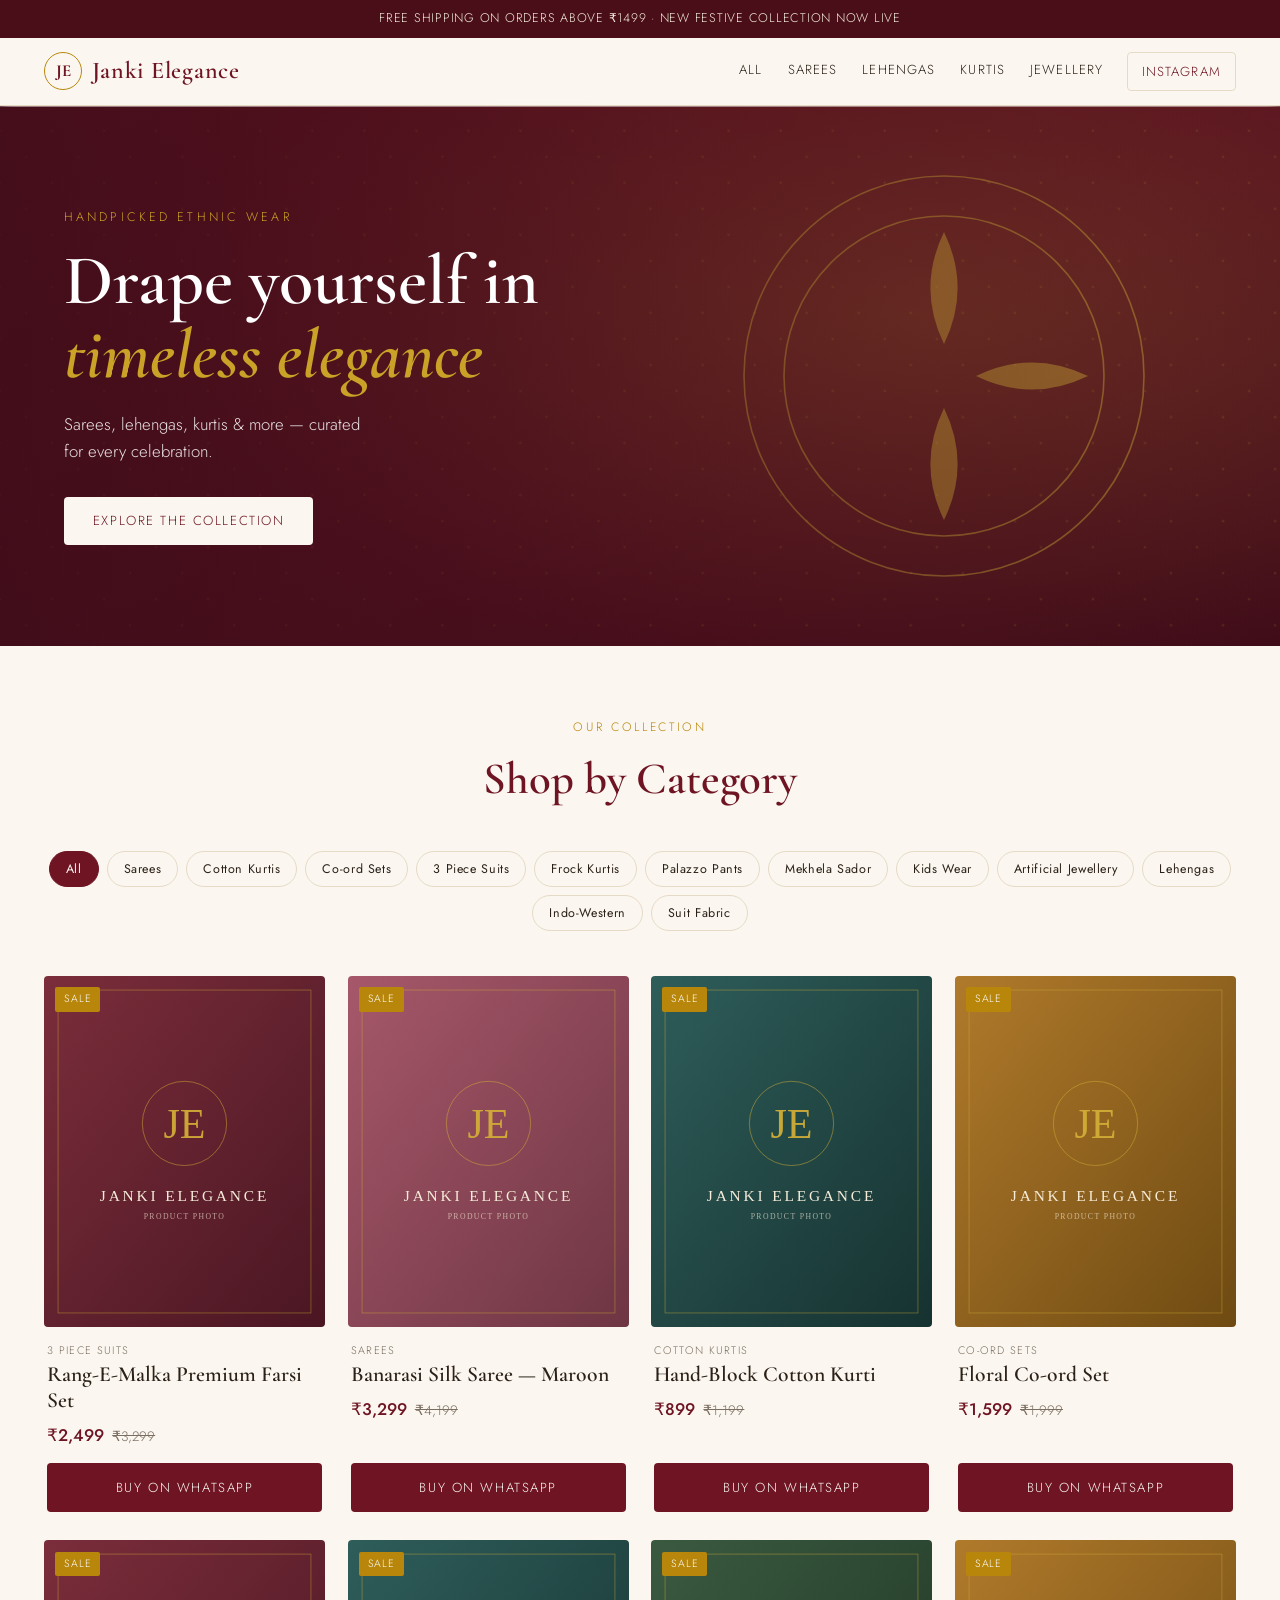
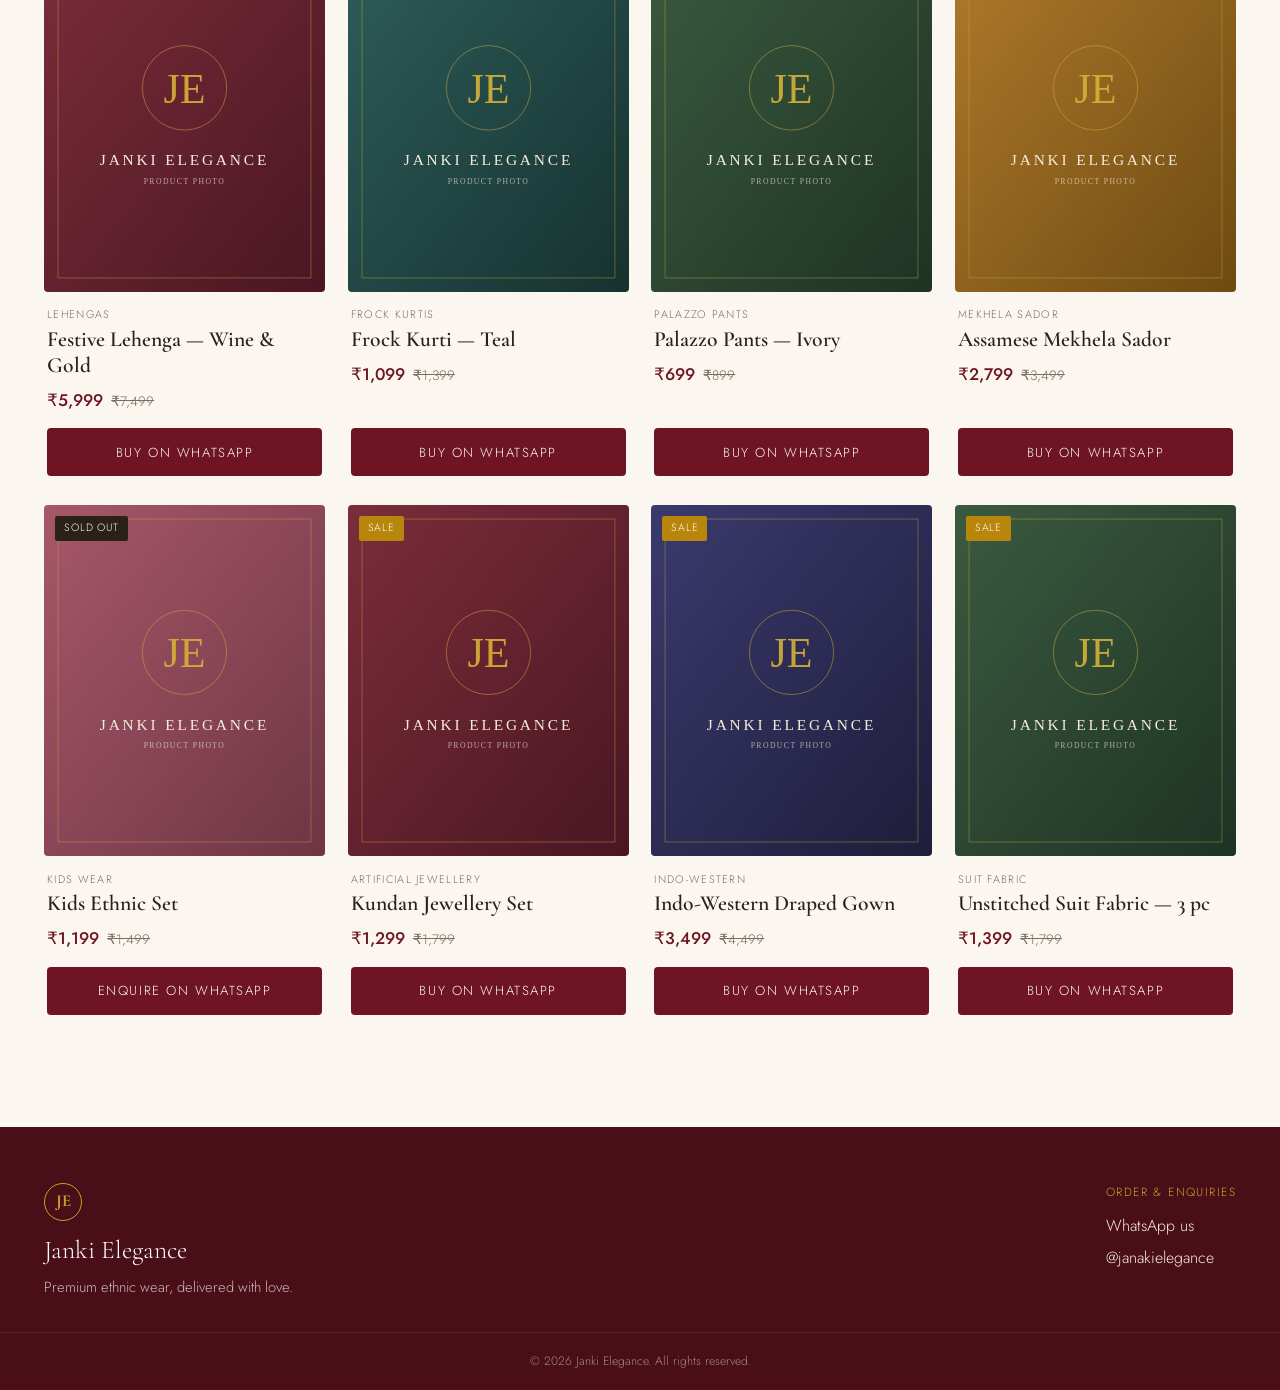
==== index.html @ ada62aef "Add base storefront design prototype for Janki Elegance" ====
<!DOCTYPE html>
<html lang="en">
<head>
  <meta charset="UTF-8" />
  <meta name="viewport" content="width=device-width, initial-scale=1.0" />
  <title>Janki Elegance — Premium Ethnic Wear</title>
  <meta name="description" content="Janki Elegance — sarees, kurtis, lehengas, suits and more. Browse our collection and order on WhatsApp or Instagram." />
  <link rel="preconnect" href="https://fonts.googleapis.com" />
  <link rel="preconnect" href="https://fonts.gstatic.com" crossorigin />
  <link href="https://fonts.googleapis.com/css2?family=Cormorant+Garamond:wght@400;500;600;700&family=Jost:wght@300;400;500;600&display=swap" rel="stylesheet" />
  <link rel="stylesheet" href="/css/styles.css" />
</head>
<body>
  <div class="announce">Free shipping on orders above ₹1499 · New festive collection now live</div>

  <header class="site-header">
    <div class="header-inner">
      <button class="nav-toggle" id="navToggle" aria-label="Toggle menu" aria-expanded="false">☰</button>
      <a class="brand" href="/">
        <span class="brand-mark">JE</span>
        <span class="brand-name">Janki Elegance</span>
      </a>
      <nav class="main-nav" id="mainNav" aria-label="Categories">
        <a href="#catalog" data-cat="all">All</a>
        <a href="#catalog" data-cat="Sarees">Sarees</a>
        <a href="#catalog" data-cat="Lehengas">Lehengas</a>
        <a href="#catalog" data-cat="Cotton Kurtis">Kurtis</a>
        <a href="#catalog" data-cat="Artificial Jewellery">Jewellery</a>
      </nav>
      <a class="ig-link" href="https://instagram.com/janakielegance" target="_blank" rel="noopener" aria-label="Instagram">Instagram</a>
    </div>
  </header>

  <main>
    <section class="hero" aria-label="Welcome">
      <div class="hero-bg" role="img" aria-label="Janki Elegance banner"></div>
      <div class="hero-content">
        <p class="hero-eyebrow">Handpicked Ethnic Wear</p>
        <h1 class="hero-title">Drape yourself in<br /><em>timeless elegance</em></h1>
        <p class="hero-sub">Sarees, lehengas, kurtis & more — curated for every celebration.</p>
        <a class="btn btn-light" href="#catalog">Explore the Collection</a>
      </div>
    </section>

    <section class="catalog-section" id="catalog">
      <div class="section-head">
        <p class="section-eyebrow">Our Collection</p>
        <h2 class="section-title">Shop by Category</h2>
      </div>

      <div class="filter-bar" id="filterBar" role="tablist" aria-label="Filter by category">
        <!-- category chips injected by JS -->
      </div>

      <div class="product-grid" id="productGrid" aria-live="polite">
        <!-- products injected by JS -->
      </div>
      <p class="empty-state" id="emptyState" hidden>No items in this category yet — check back soon.</p>
    </section>
  </main>

  <footer class="site-footer">
    <div class="footer-inner">
      <div>
        <span class="brand-mark">JE</span>
        <p class="footer-name">Janki Elegance</p>
        <p class="footer-tag">Premium ethnic wear, delivered with love.</p>
      </div>
      <div class="footer-contact">
        <p>Order & enquiries</p>
        <a id="footerWhatsapp" href="#" target="_blank" rel="noopener">WhatsApp us</a>
        <a href="https://instagram.com/janakielegance" target="_blank" rel="noopener">@janakielegance</a>
      </div>
    </div>
    <p class="copyright">© <span id="year"></span> Janki Elegance. All rights reserved.</p>
  </footer>

  <!-- Netlify Identity widget: handles owner login invitations for the /admin panel -->
  <script src="https://identity.netlify.com/v1/netlify-identity-widget.js"></script>
  <script src="/js/app.js"></script>
</body>
</html>
---- css/styles.css ----
:root {
  --ivory: #FBF7F0;
  --ivory-2: #F4ECDD;
  --wine: #6E1423;
  --wine-deep: #4A0E18;
  --gold: #B8860B;
  --gold-soft: #C9A227;
  --espresso: #2B2118;
  --muted: #7A6E60;
  --line: #E5DAC6;
  --radius: 4px;
  --maxw: 1240px;
  --shadow: 0 10px 30px rgba(43, 33, 24, 0.08);
}

* { box-sizing: border-box; }

html { scroll-behavior: smooth; }

body {
  margin: 0;
  background: var(--ivory);
  color: var(--espresso);
  font-family: "Jost", -apple-system, sans-serif;
  font-weight: 300;
  line-height: 1.6;
  -webkit-font-smoothing: antialiased;
}

h1, h2, h3 { font-family: "Cormorant Garamond", Georgia, serif; font-weight: 600; margin: 0; }
a { color: inherit; text-decoration: none; }
em { font-style: italic; }

/* Announcement */
.announce {
  background: var(--wine-deep);
  color: var(--ivory-2);
  text-align: center;
  font-size: 0.78rem;
  letter-spacing: 0.06em;
  padding: 0.55rem 1rem;
  text-transform: uppercase;
}

/* Header */
.site-header {
  position: sticky;
  top: 0;
  z-index: 50;
  background: rgba(251, 247, 240, 0.92);
  backdrop-filter: blur(8px);
  border-bottom: 1px solid var(--line);
}
.header-inner {
  max-width: var(--maxw);
  margin: 0 auto;
  display: flex;
  align-items: center;
  gap: 1.5rem;
  padding: 0.9rem 1.5rem;
}
.brand { display: flex; align-items: center; gap: 0.6rem; margin-right: auto; }
.brand-mark {
  display: inline-grid;
  place-items: center;
  width: 38px; height: 38px;
  border: 1.5px solid var(--gold);
  color: var(--wine);
  border-radius: 50%;
  font-family: "Cormorant Garamond", serif;
  font-weight: 700;
  font-size: 1.05rem;
}
.brand-name {
  font-family: "Cormorant Garamond", serif;
  font-size: 1.5rem;
  font-weight: 600;
  letter-spacing: 0.03em;
  color: var(--wine);
}
.main-nav { display: flex; gap: 1.6rem; }
.main-nav a {
  font-size: 0.82rem;
  letter-spacing: 0.08em;
  text-transform: uppercase;
  color: var(--espresso);
  padding-bottom: 2px;
  border-bottom: 1px solid transparent;
  transition: border-color 0.2s, color 0.2s;
}
.main-nav a:hover { color: var(--wine); border-color: var(--gold); }
.ig-link {
  font-size: 0.82rem;
  letter-spacing: 0.08em;
  text-transform: uppercase;
  color: var(--wine);
  border: 1px solid var(--line);
  padding: 0.5rem 0.9rem;
  border-radius: var(--radius);
  transition: background 0.2s, border-color 0.2s;
}
.ig-link:hover { background: var(--ivory-2); border-color: var(--gold); }
.nav-toggle { display: none; background: none; border: none; font-size: 1.4rem; cursor: pointer; color: var(--wine); }

/* Hero */
.hero {
  position: relative;
  min-height: 540px;
  display: grid;
  align-items: center;
  overflow: hidden;
}
.hero-bg {
  position: absolute; inset: 0;
  background: url("/images/hero.svg") center/cover no-repeat, var(--wine);
}
.hero-bg::after { content: ""; position: absolute; inset: 0; background: linear-gradient(90deg, rgba(58,12,24,0.78) 0%, rgba(58,12,24,0.35) 55%, rgba(58,12,24,0.1) 100%); }
.hero-content {
  position: relative;
  max-width: var(--maxw);
  margin: 0 auto;
  padding: 4rem 1.5rem;
  width: 100%;
  color: var(--ivory);
  max-width: min(var(--maxw), 100%);
}
.hero-content { padding-left: max(1.5rem, calc((100vw - var(--maxw)) / 2 + 1.5rem)); }
.hero-eyebrow {
  text-transform: uppercase;
  letter-spacing: 0.25em;
  font-size: 0.78rem;
  color: var(--gold-soft);
  margin: 0 0 1rem;
}
.hero-title { font-size: clamp(2.6rem, 6vw, 4.4rem); line-height: 1.05; color: #fff; }
.hero-title em { color: var(--gold-soft); }
.hero-sub { font-size: 1.05rem; max-width: 30ch; margin: 1.2rem 0 2rem; color: rgba(255,255,255,0.88); }

/* Buttons */
.btn {
  display: inline-block;
  font-family: "Jost", sans-serif;
  font-size: 0.82rem;
  letter-spacing: 0.12em;
  text-transform: uppercase;
  padding: 0.85rem 1.8rem;
  border-radius: var(--radius);
  cursor: pointer;
  transition: transform 0.15s, background 0.2s, color 0.2s;
}
.btn:hover { transform: translateY(-2px); }
.btn-light { background: var(--ivory); color: var(--wine); }
.btn-light:hover { background: #fff; }
.btn-wine {
  background: var(--wine);
  color: var(--ivory);
  width: 100%;
  border: none;
  text-align: center;
}
.btn-wine:hover { background: var(--wine-deep); }

/* Catalog */
.catalog-section { max-width: var(--maxw); margin: 0 auto; padding: 4.5rem 1.5rem 5rem; }
.section-head { text-align: center; margin-bottom: 2.2rem; }
.section-eyebrow { text-transform: uppercase; letter-spacing: 0.22em; font-size: 0.76rem; color: var(--gold); margin: 0 0 0.4rem; }
.section-title { font-size: clamp(2rem, 4vw, 2.8rem); color: var(--wine); }

.filter-bar { display: flex; flex-wrap: wrap; justify-content: center; gap: 0.5rem; margin-bottom: 2.8rem; }
.chip {
  font-family: "Jost", sans-serif;
  font-size: 0.78rem;
  letter-spacing: 0.05em;
  background: transparent;
  border: 1px solid var(--line);
  color: var(--espresso);
  padding: 0.5rem 1rem;
  border-radius: 999px;
  cursor: pointer;
  transition: all 0.18s;
}
.chip:hover { border-color: var(--gold); }
.chip.active { background: var(--wine); color: var(--ivory); border-color: var(--wine); }

/* Product grid */
.product-grid {
  display: grid;
  grid-template-columns: repeat(4, 1fr);
  gap: 1.8rem 1.4rem;
}
.product-card { display: flex; flex-direction: column; opacity: 0; transform: translateY(14px); }
.product-card.in { animation: rise 0.5s ease forwards; }
@keyframes rise { to { opacity: 1; transform: none; } }

.product-media {
  position: relative;
  aspect-ratio: 4 / 5;
  overflow: hidden;
  background: var(--ivory-2);
  border-radius: var(--radius);
}
.product-media img {
  width: 100%; height: 100%;
  object-fit: cover;
  display: block;
  transition: transform 0.6s ease;
}
.product-card:hover .product-media img { transform: scale(1.06); }
.badge {
  position: absolute;
  top: 0.7rem; left: 0.7rem;
  background: var(--gold);
  color: #fff;
  font-size: 0.66rem;
  letter-spacing: 0.08em;
  text-transform: uppercase;
  padding: 0.25rem 0.55rem;
  border-radius: 2px;
}
.badge.soldout { background: var(--espresso); }

.product-info { padding: 0.9rem 0.2rem 0; display: flex; flex-direction: column; flex: 1; }
.product-cat { font-size: 0.68rem; letter-spacing: 0.12em; text-transform: uppercase; color: var(--muted); margin: 0 0 0.2rem; }
.product-name { font-family: "Cormorant Garamond", serif; font-size: 1.35rem; font-weight: 600; line-height: 1.2; margin: 0 0 0.5rem; color: var(--espresso); }
.product-price { display: flex; align-items: baseline; gap: 0.5rem; margin-bottom: 0.9rem; }
.price-now { font-size: 1.05rem; font-weight: 500; color: var(--wine); }
.price-was { font-size: 0.85rem; color: var(--muted); text-decoration: line-through; }
.product-info .btn-wine { margin-top: auto; }

.empty-state { text-align: center; color: var(--muted); padding: 3rem 0; }

/* Footer */
.site-footer { background: var(--wine-deep); color: var(--ivory-2); margin-top: 2rem; }
.footer-inner {
  max-width: var(--maxw);
  margin: 0 auto;
  padding: 3.5rem 1.5rem 2rem;
  display: flex;
  justify-content: space-between;
  flex-wrap: wrap;
  gap: 2rem;
}
.site-footer .brand-mark { border-color: var(--gold-soft); color: var(--gold-soft); }
.footer-name { font-family: "Cormorant Garamond", serif; font-size: 1.6rem; margin: 0.6rem 0 0.3rem; color: #fff; }
.footer-tag { color: rgba(255,255,255,0.7); max-width: 30ch; margin: 0; font-size: 0.92rem; }
.footer-contact p { text-transform: uppercase; letter-spacing: 0.12em; font-size: 0.74rem; color: var(--gold-soft); margin: 0 0 0.7rem; }
.footer-contact a { display: block; margin-bottom: 0.4rem; color: var(--ivory-2); transition: color 0.2s; }
.footer-contact a:hover { color: #fff; }
.copyright { text-align: center; font-size: 0.76rem; color: rgba(255,255,255,0.5); padding: 1.2rem; border-top: 1px solid rgba(255,255,255,0.1); margin: 0; }

/* Responsive */
@media (max-width: 980px) {
  .product-grid { grid-template-columns: repeat(3, 1fr); }
}
@media (max-width: 720px) {
  .product-grid { grid-template-columns: repeat(2, 1fr); gap: 1.2rem 0.9rem; }
  .nav-toggle { display: block; }
  .main-nav {
    position: absolute;
    top: 100%; left: 0; right: 0;
    background: var(--ivory);
    border-bottom: 1px solid var(--line);
    flex-direction: column;
    gap: 0;
    padding: 0.5rem 1.5rem;
    display: none;
  }
  .main-nav.open { display: flex; }
  .main-nav a { padding: 0.7rem 0; border-bottom: 1px solid var(--line); }
  .ig-link { display: none; }
  .hero { min-height: 440px; }
}
@media (max-width: 420px) {
  .product-grid { grid-template-columns: 1fr 1fr; }
  .product-name { font-size: 1.15rem; }
}
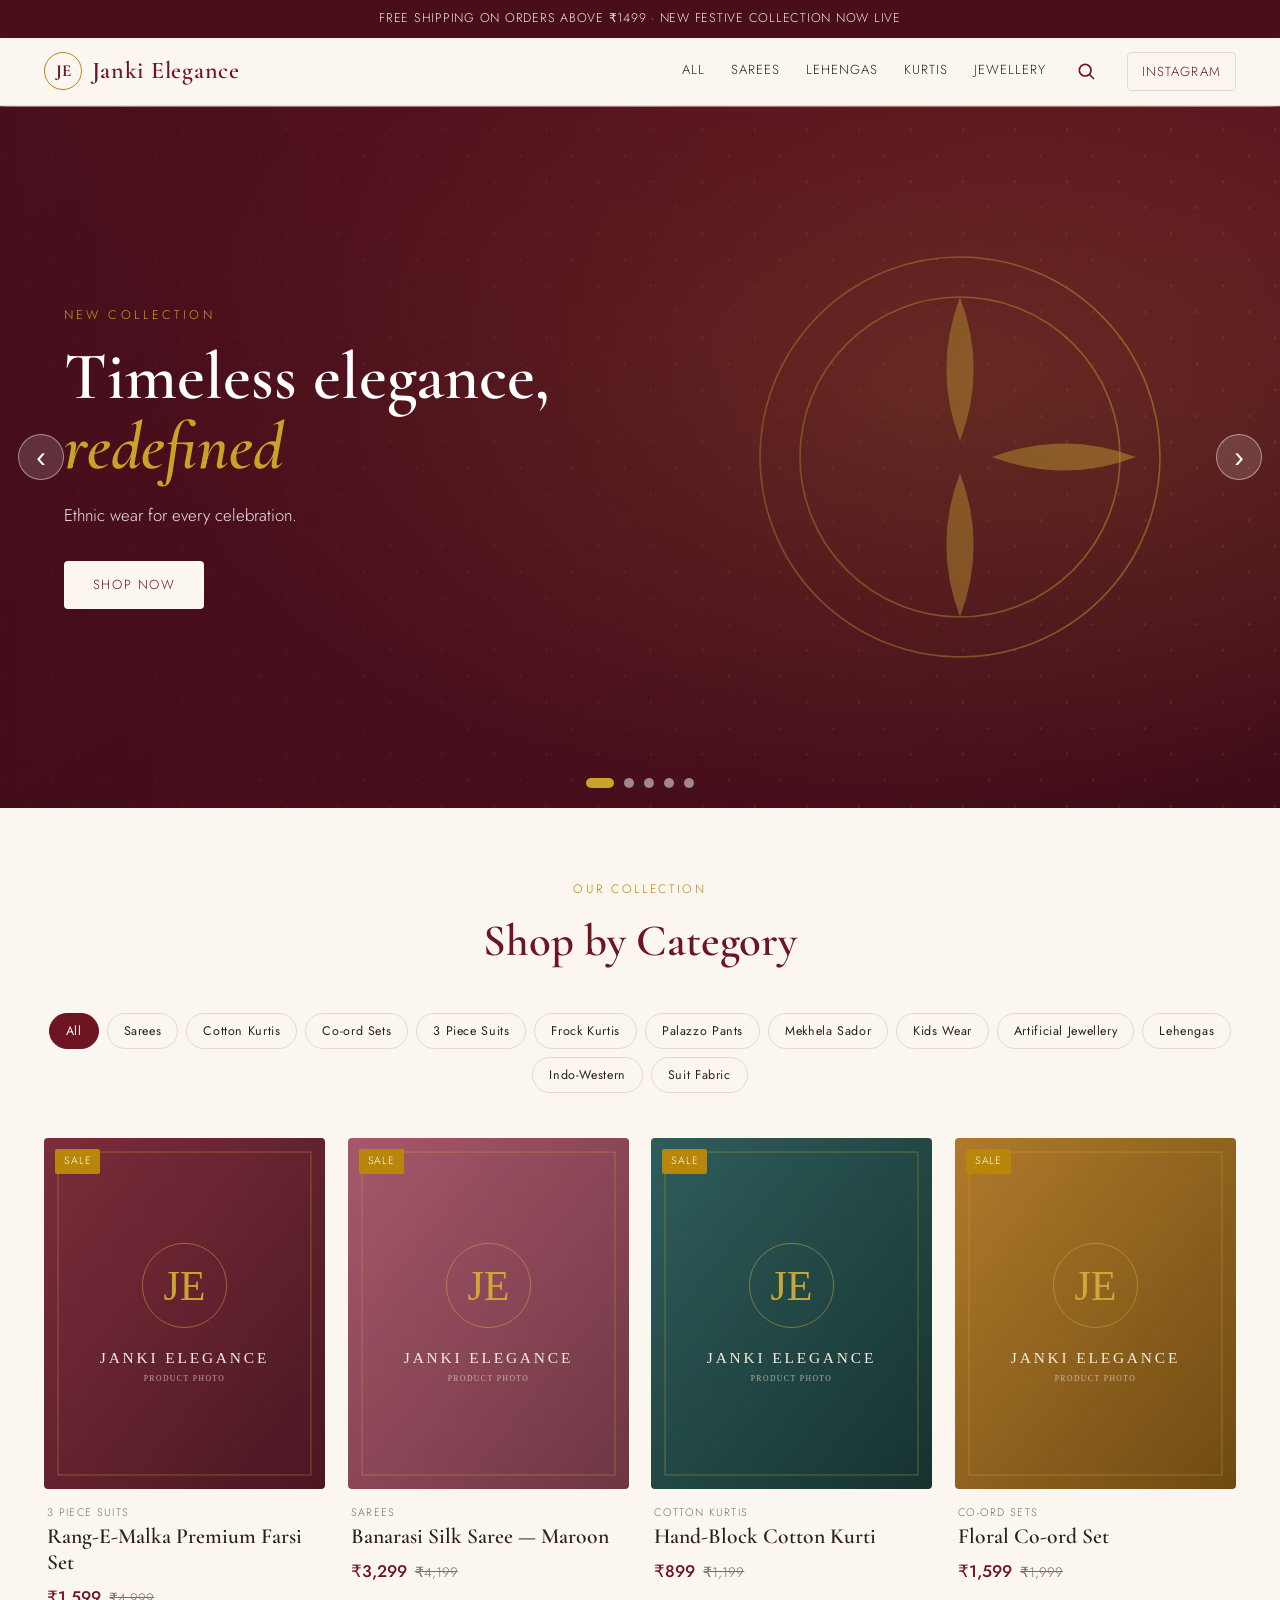
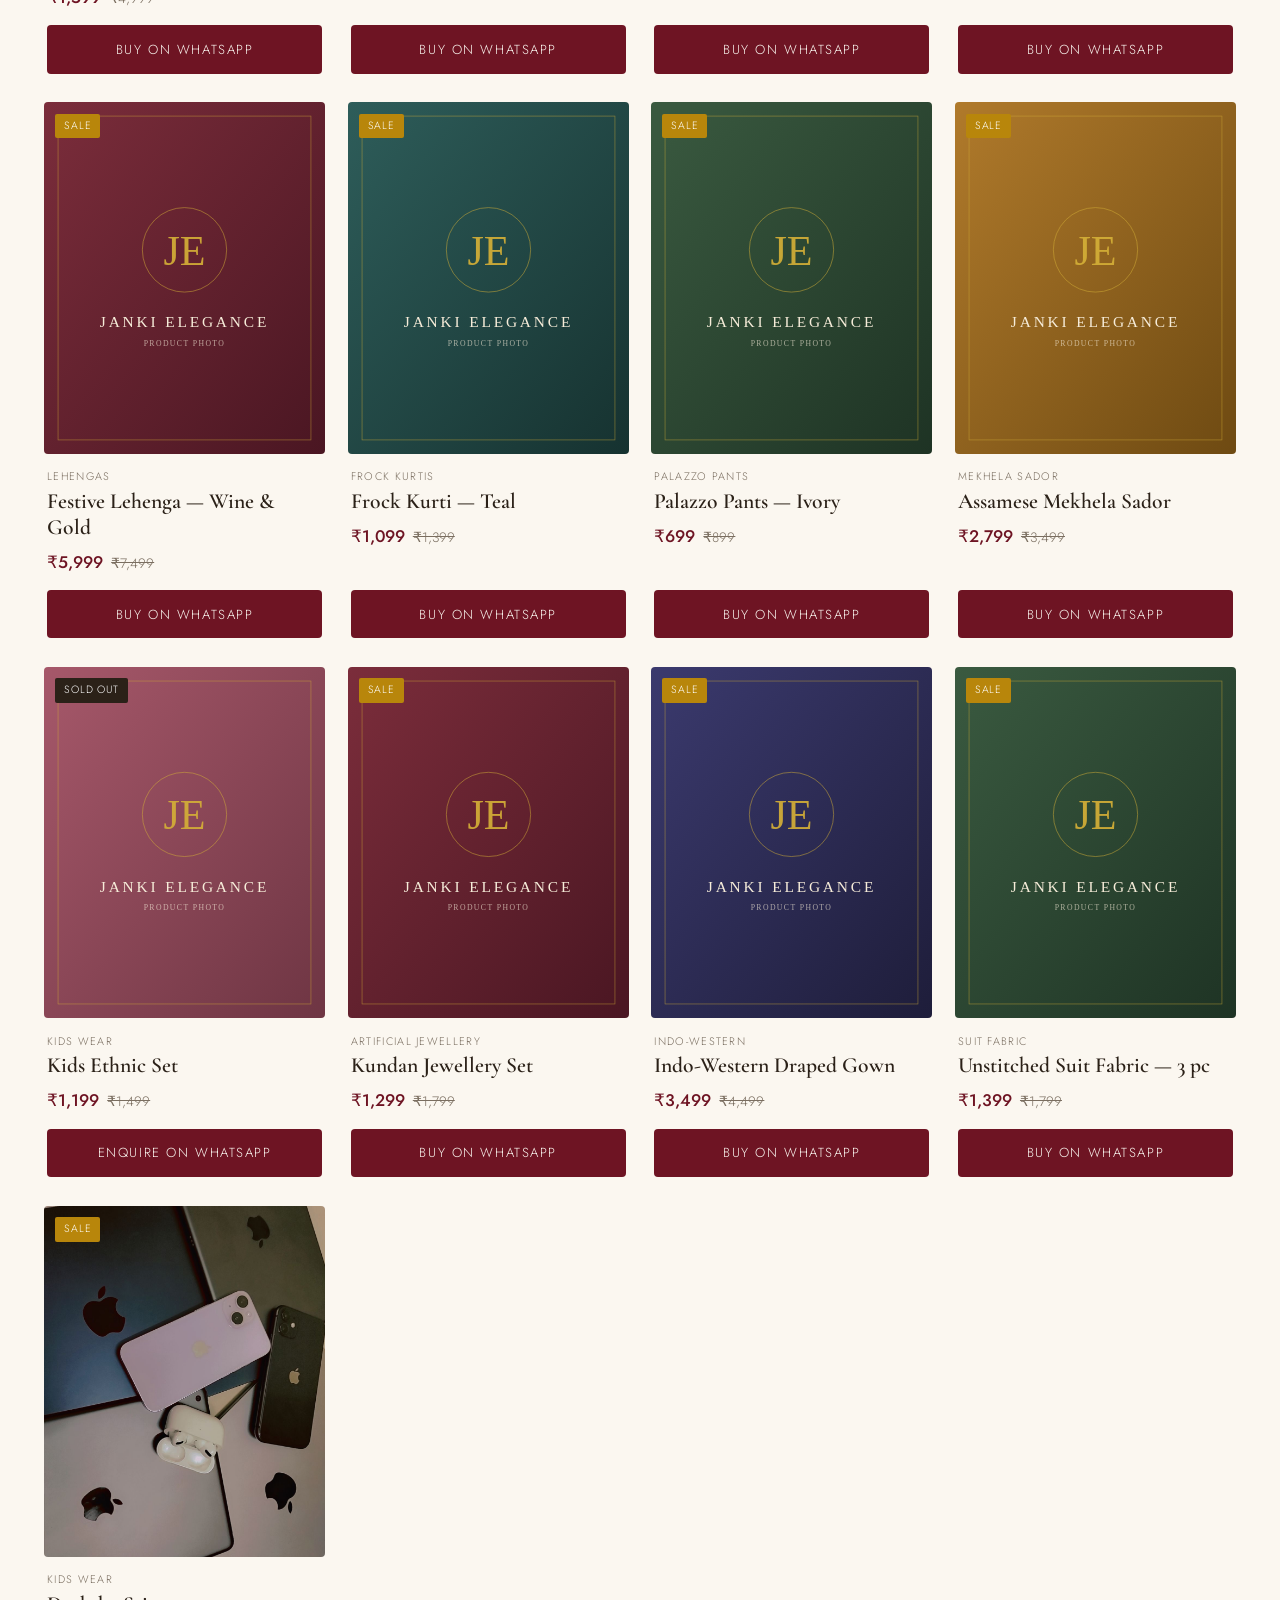
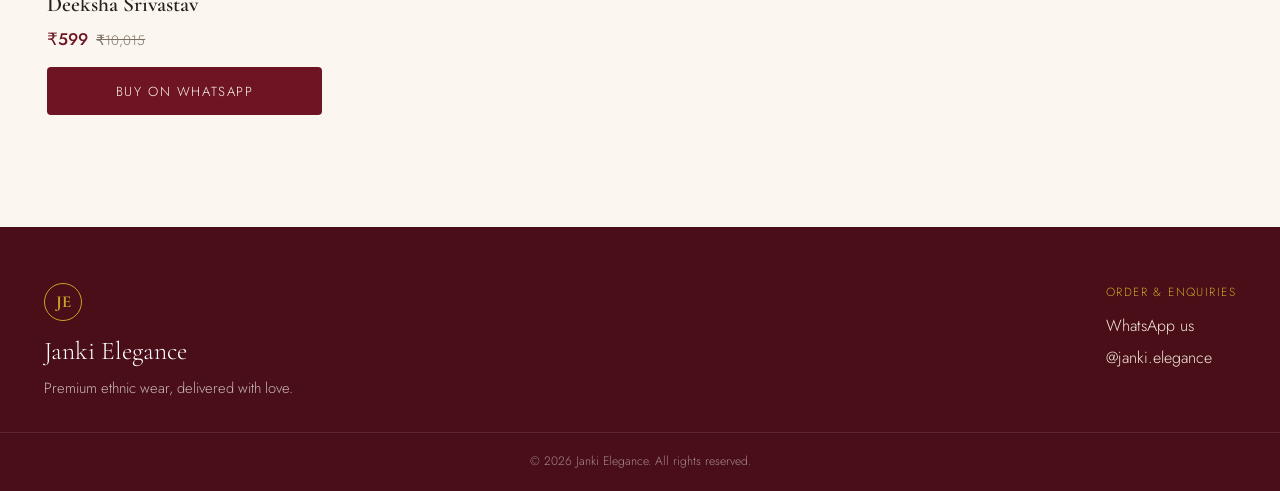
==== commit 9e430fa1: "updated whatsup and instagram id + added sliding and search feature in the site" ====
--- a/index.html
+++ b/index.html
@@ -27,19 +27,73 @@
         <a href="#catalog" data-cat="Cotton Kurtis">Kurtis</a>
         <a href="#catalog" data-cat="Artificial Jewellery">Jewellery</a>
       </nav>
-      <a class="ig-link" href="https://instagram.com/janakielegance" target="_blank" rel="noopener" aria-label="Instagram">Instagram</a>
+      <button class="icon-btn search-toggle" id="searchToggle" aria-label="Search" aria-expanded="false">
+        <svg viewBox="0 0 24 24" width="20" height="20" fill="none" stroke="currentColor" stroke-width="2" stroke-linecap="round" aria-hidden="true">
+          <circle cx="11" cy="11" r="7"></circle><line x1="21" y1="21" x2="16.5" y2="16.5"></line>
+        </svg>
+      </button>
+      <a class="ig-link" href="https://www.instagram.com/janki.elegance/" target="_blank" rel="noopener" aria-label="Instagram">Instagram</a>
+    </div>
+    <div class="search-bar" id="searchBar" hidden>
+      <div class="search-bar-inner">
+        <svg viewBox="0 0 24 24" width="20" height="20" fill="none" stroke="currentColor" stroke-width="2" stroke-linecap="round" aria-hidden="true" class="search-bar-icon">
+          <circle cx="11" cy="11" r="7"></circle><line x1="21" y1="21" x2="16.5" y2="16.5"></line>
+        </svg>
+        <input type="search" id="searchInput" placeholder="Search sarees, kurtis, lehengas…" aria-label="Search products" autocomplete="off" />
+        <button class="search-close" id="searchClose" aria-label="Close search">&times;</button>
+      </div>
     </div>
   </header>
 
   <main>
-    <section class="hero" aria-label="Welcome">
-      <div class="hero-bg" role="img" aria-label="Janki Elegance banner"></div>
-      <div class="hero-content">
-        <p class="hero-eyebrow">Handpicked Ethnic Wear</p>
-        <h1 class="hero-title">Drape yourself in<br /><em>timeless elegance</em></h1>
-        <p class="hero-sub">Sarees, lehengas, kurtis & more — curated for every celebration.</p>
-        <a class="btn btn-light" href="#catalog">Explore the Collection</a>
+    <h1 class="visually-hidden">Janki Elegance — Premium Ethnic Wear</h1>
+
+    <section class="hero" aria-label="Featured collections" aria-roledescription="carousel">
+      <div class="hero-slider" id="heroSlider">
+        <article class="slide is-active" style="background-image:url('/images/slide-1.svg')">
+          <div class="slide-content">
+            <p class="hero-eyebrow">New Collection</p>
+            <h2 class="hero-title">Timeless elegance,<br /><em>redefined</em></h2>
+            <p class="hero-sub">Ethnic wear for every celebration.</p>
+            <a class="btn btn-light" href="#catalog">Shop Now</a>
+          </div>
+        </article>
+        <article class="slide" style="background-image:url('/images/slide-2.svg')">
+          <div class="slide-content">
+            <p class="hero-eyebrow">Festive Edit</p>
+            <h2 class="hero-title">Celebrate<br /><em>in colour</em></h2>
+            <p class="hero-sub">Lehengas &amp; suits for the season.</p>
+            <a class="btn btn-light" href="#catalog">Explore</a>
+          </div>
+        </article>
+        <article class="slide" style="background-image:url('/images/slide-3.svg')">
+          <div class="slide-content">
+            <p class="hero-eyebrow">Everyday Grace</p>
+            <h2 class="hero-title">Effortless<br /><em>daily wear</em></h2>
+            <p class="hero-sub">Cotton kurtis &amp; co-ord sets.</p>
+            <a class="btn btn-light" href="#catalog">Shop Now</a>
+          </div>
+        </article>
+        <article class="slide" style="background-image:url('/images/slide-4.svg')">
+          <div class="slide-content">
+            <p class="hero-eyebrow">Handloom Heritage</p>
+            <h2 class="hero-title">Woven with<br /><em>tradition</em></h2>
+            <p class="hero-sub">Sarees &amp; Mekhela Sador.</p>
+            <a class="btn btn-light" href="#catalog">Discover</a>
+          </div>
+        </article>
+        <article class="slide" style="background-image:url('/images/slide-5.svg')">
+          <div class="slide-content">
+            <p class="hero-eyebrow">New Arrivals</p>
+            <h2 class="hero-title">Fresh drops,<br /><em>every season</em></h2>
+            <p class="hero-sub">Be the first to style them.</p>
+            <a class="btn btn-light" href="#catalog">Shop Now</a>
+          </div>
+        </article>
       </div>
+      <button class="slider-arrow prev" id="slidePrev" aria-label="Previous slide">&#8249;</button>
+      <button class="slider-arrow next" id="slideNext" aria-label="Next slide">&#8250;</button>
+      <div class="slider-dots" id="sliderDots" role="tablist" aria-label="Choose slide"></div>
     </section>
 
     <section class="catalog-section" id="catalog">
@@ -69,14 +123,12 @@
       <div class="footer-contact">
         <p>Order & enquiries</p>
         <a id="footerWhatsapp" href="#" target="_blank" rel="noopener">WhatsApp us</a>
-        <a href="https://instagram.com/janakielegance" target="_blank" rel="noopener">@janakielegance</a>
+        <a href="https://www.instagram.com/janki.elegance/" target="_blank" rel="noopener">@janki.elegance</a>
       </div>
     </div>
     <p class="copyright">© <span id="year"></span> Janki Elegance. All rights reserved.</p>
   </footer>
 
-  <!-- Netlify Identity widget: handles owner login invitations for the /admin panel -->
-  <script src="https://identity.netlify.com/v1/netlify-identity-widget.js"></script>
   <script src="/js/app.js"></script>
 </body>
 </html>
--- a/css/styles.css
+++ b/css/styles.css
@@ -102,39 +102,100 @@
 .ig-link:hover { background: var(--ivory-2); border-color: var(--gold); }
 .nav-toggle { display: none; background: none; border: none; font-size: 1.4rem; cursor: pointer; color: var(--wine); }
 
-/* Hero */
-.hero {
-  position: relative;
-  min-height: 540px;
-  display: grid;
-  align-items: center;
-  overflow: hidden;
-}
-.hero-bg {
-  position: absolute; inset: 0;
-  background: url("/images/hero.svg") center/cover no-repeat, var(--wine);
-}
-.hero-bg::after { content: ""; position: absolute; inset: 0; background: linear-gradient(90deg, rgba(58,12,24,0.78) 0%, rgba(58,12,24,0.35) 55%, rgba(58,12,24,0.1) 100%); }
-.hero-content {
-  position: relative;
+/* Accessibility utility */
+.visually-hidden {
+  position: absolute !important;
+  width: 1px; height: 1px;
+  padding: 0; margin: -1px;
+  overflow: hidden; clip: rect(0 0 0 0);
+  white-space: nowrap; border: 0;
+}
+
+/* Header icon buttons + search */
+.icon-btn {
+  background: none; border: none; cursor: pointer;
+  color: var(--wine);
+  display: grid; place-items: center;
+  padding: 0.4rem;
+  border-radius: var(--radius);
+  transition: color 0.2s, background 0.2s;
+}
+.icon-btn:hover { background: var(--ivory-2); }
+.search-bar { border-bottom: 1px solid var(--line); background: var(--ivory); }
+.search-bar-inner {
   max-width: var(--maxw);
   margin: 0 auto;
-  padding: 4rem 1.5rem;
-  width: 100%;
+  padding: 0.7rem 1.5rem;
+  display: flex; align-items: center; gap: 0.8rem;
+}
+.search-bar-icon { color: var(--muted); flex: none; }
+.search-bar input {
+  flex: 1;
+  border: none; background: transparent; outline: none;
+  font-family: "Jost", sans-serif; font-weight: 300;
+  font-size: 1.05rem; color: var(--espresso);
+  padding: 0.45rem 0;
+}
+.search-close { background: none; border: none; cursor: pointer; font-size: 1.5rem; line-height: 1; color: var(--muted); padding: 0 0.2rem; }
+.search-close:hover { color: var(--wine); }
+
+/* Hero slider */
+.hero { position: relative; overflow: hidden; background: var(--wine-deep); }
+.hero-slider { position: relative; width: 100%; aspect-ratio: 16 / 9; max-height: 78vh; }
+.slide {
+  position: absolute; inset: 0;
+  background-size: cover; background-position: center;
+  display: grid; align-items: center;
+  opacity: 0; visibility: hidden;
+  transition: opacity 0.9s ease;
+}
+.slide.is-active { opacity: 1; visibility: visible; }
+.slide::after {
+  content: ""; position: absolute; inset: 0;
+  background: linear-gradient(90deg, rgba(58,12,24,0.72) 0%, rgba(58,12,24,0.35) 55%, rgba(58,12,24,0.08) 100%);
+}
+.slide-content {
+  position: relative; z-index: 2;
+  width: 100%; max-width: var(--maxw);
+  margin: 0 auto;
+  padding: 2rem 1.5rem;
+  padding-left: max(1.5rem, calc((100vw - var(--maxw)) / 2 + 1.5rem));
   color: var(--ivory);
-  max-width: min(var(--maxw), 100%);
-}
-.hero-content { padding-left: max(1.5rem, calc((100vw - var(--maxw)) / 2 + 1.5rem)); }
-.hero-eyebrow {
-  text-transform: uppercase;
-  letter-spacing: 0.25em;
-  font-size: 0.78rem;
-  color: var(--gold-soft);
-  margin: 0 0 1rem;
-}
-.hero-title { font-size: clamp(2.6rem, 6vw, 4.4rem); line-height: 1.05; color: #fff; }
+}
+.hero-eyebrow { text-transform: uppercase; letter-spacing: 0.25em; font-size: 0.78rem; color: var(--gold-soft); margin: 0 0 1rem; }
+.hero-title { font-size: clamp(2.4rem, 5.5vw, 4.2rem); line-height: 1.05; color: #fff; margin: 0; }
 .hero-title em { color: var(--gold-soft); }
-.hero-sub { font-size: 1.05rem; max-width: 30ch; margin: 1.2rem 0 2rem; color: rgba(255,255,255,0.88); }
+.hero-sub { font-size: 1.05rem; max-width: 30ch; margin: 1.2rem 0 2rem; color: rgba(255,255,255,0.9); }
+
+/* Slider controls */
+.slider-arrow {
+  position: absolute; top: 50%; transform: translateY(-50%);
+  z-index: 3;
+  width: 46px; height: 46px;
+  display: grid; place-items: center;
+  background: rgba(255,255,255,0.14);
+  border: 1px solid rgba(255,255,255,0.45);
+  color: #fff; border-radius: 50%;
+  font-size: 1.8rem; line-height: 1; cursor: pointer;
+  transition: background 0.2s;
+}
+.slider-arrow:hover { background: rgba(255,255,255,0.3); }
+.slider-arrow.prev { left: 18px; }
+.slider-arrow.next { right: 18px; }
+.slider-dots {
+  position: absolute; bottom: 20px; left: 50%; transform: translateX(-50%);
+  z-index: 3; display: flex; gap: 10px;
+}
+.slider-dots button {
+  width: 10px; height: 10px; padding: 0;
+  border: none; border-radius: 999px;
+  background: rgba(255,255,255,0.5); cursor: pointer;
+  transition: width 0.25s, background 0.25s;
+}
+.slider-dots button.active { width: 28px; background: var(--gold-soft); }
+@media (prefers-reduced-motion: reduce) {
+  .slide { transition: none; }
+}
 
 /* Buttons */
 .btn {
@@ -268,7 +329,9 @@
   .main-nav.open { display: flex; }
   .main-nav a { padding: 0.7rem 0; border-bottom: 1px solid var(--line); }
   .ig-link { display: none; }
-  .hero { min-height: 440px; }
+  .hero-slider { aspect-ratio: 4 / 3; max-height: none; }
+  .slider-arrow { display: none; }
+  .hero-title { font-size: clamp(2rem, 8vw, 2.9rem); }
 }
 @media (max-width: 420px) {
   .product-grid { grid-template-columns: 1fr 1fr; }
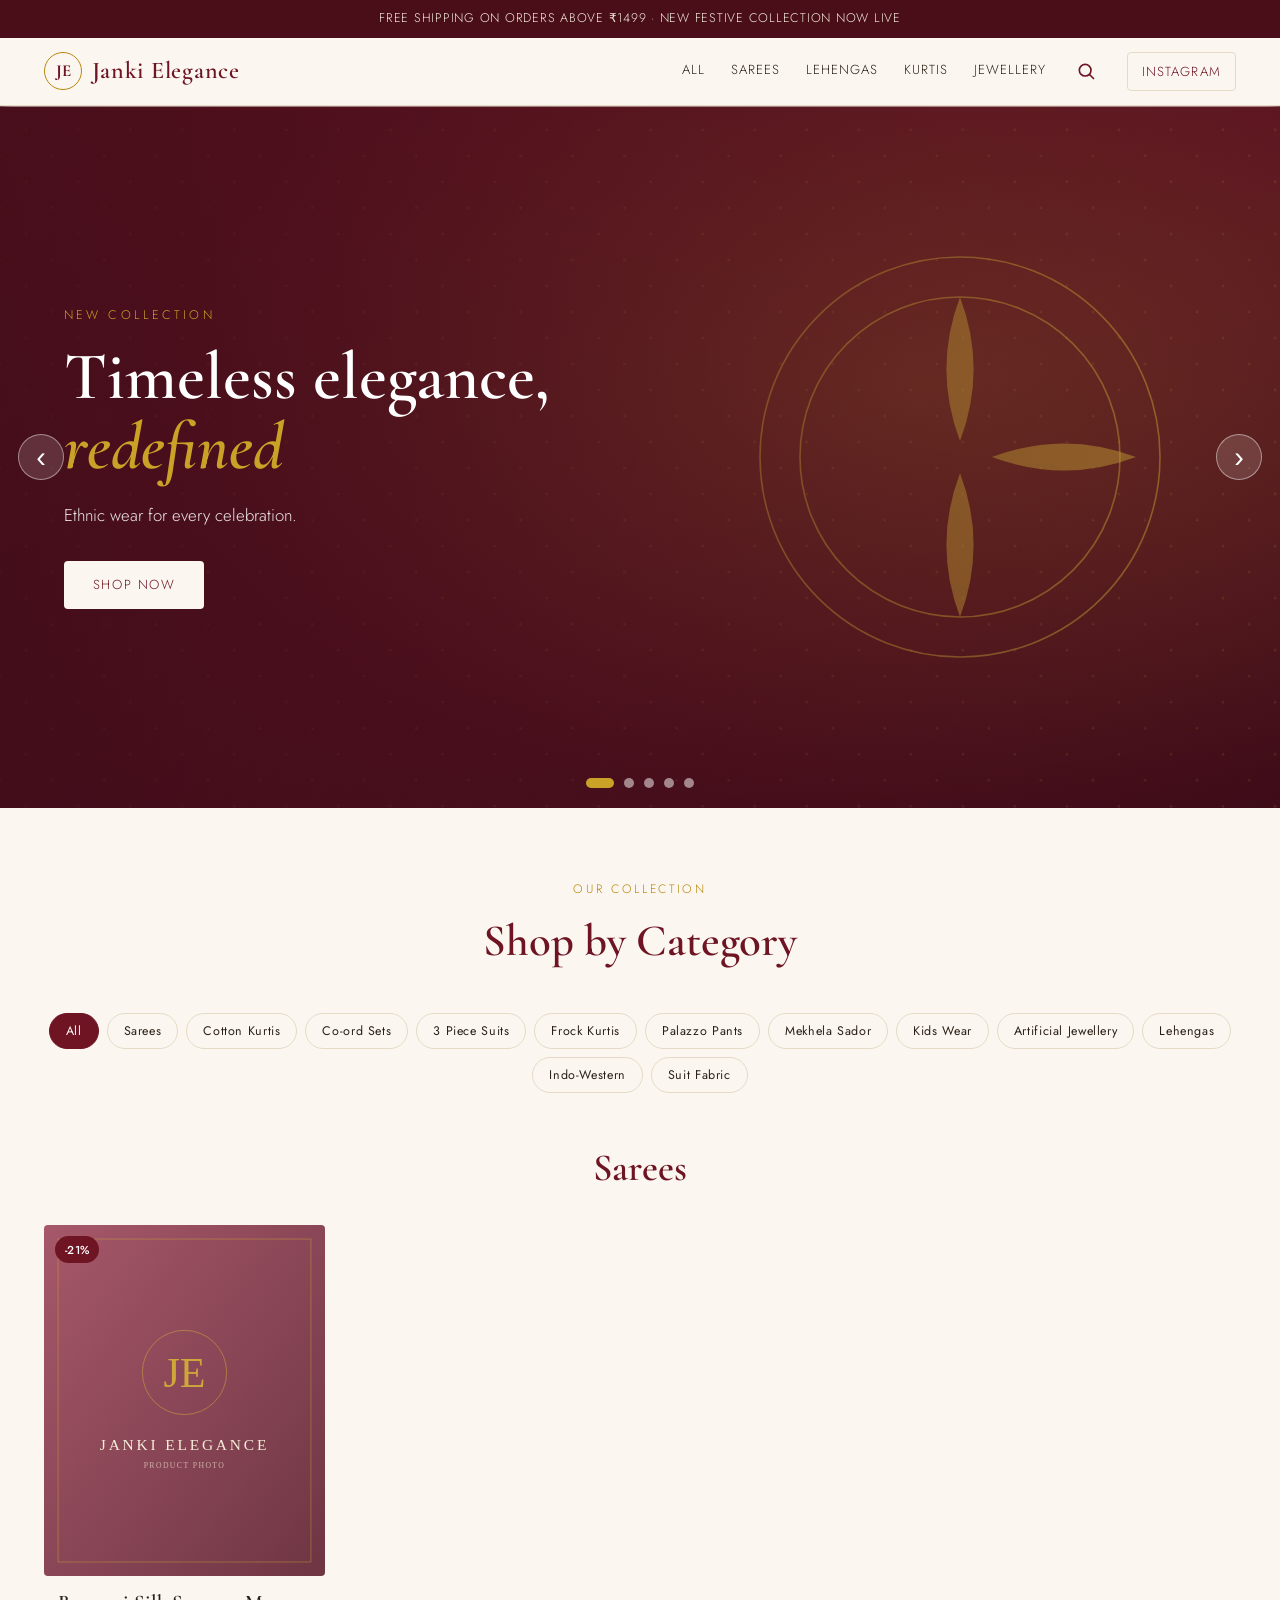
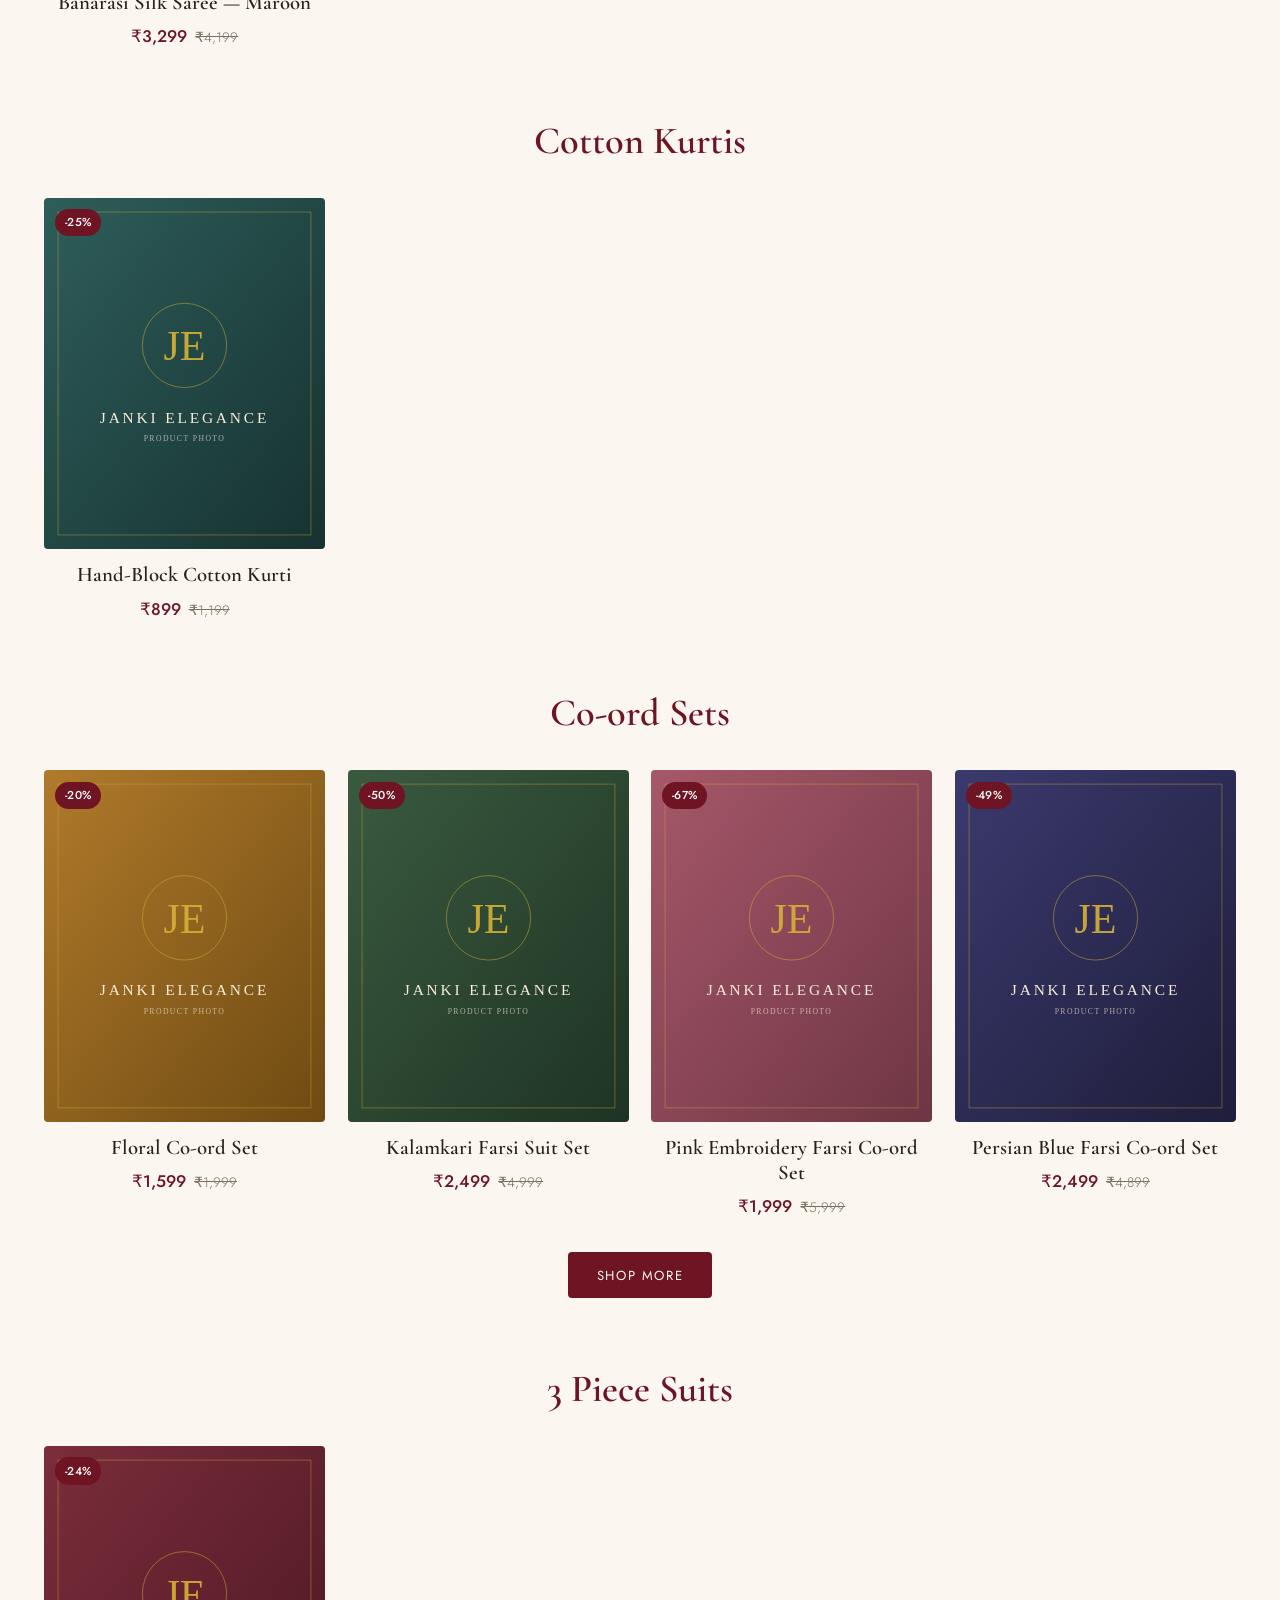
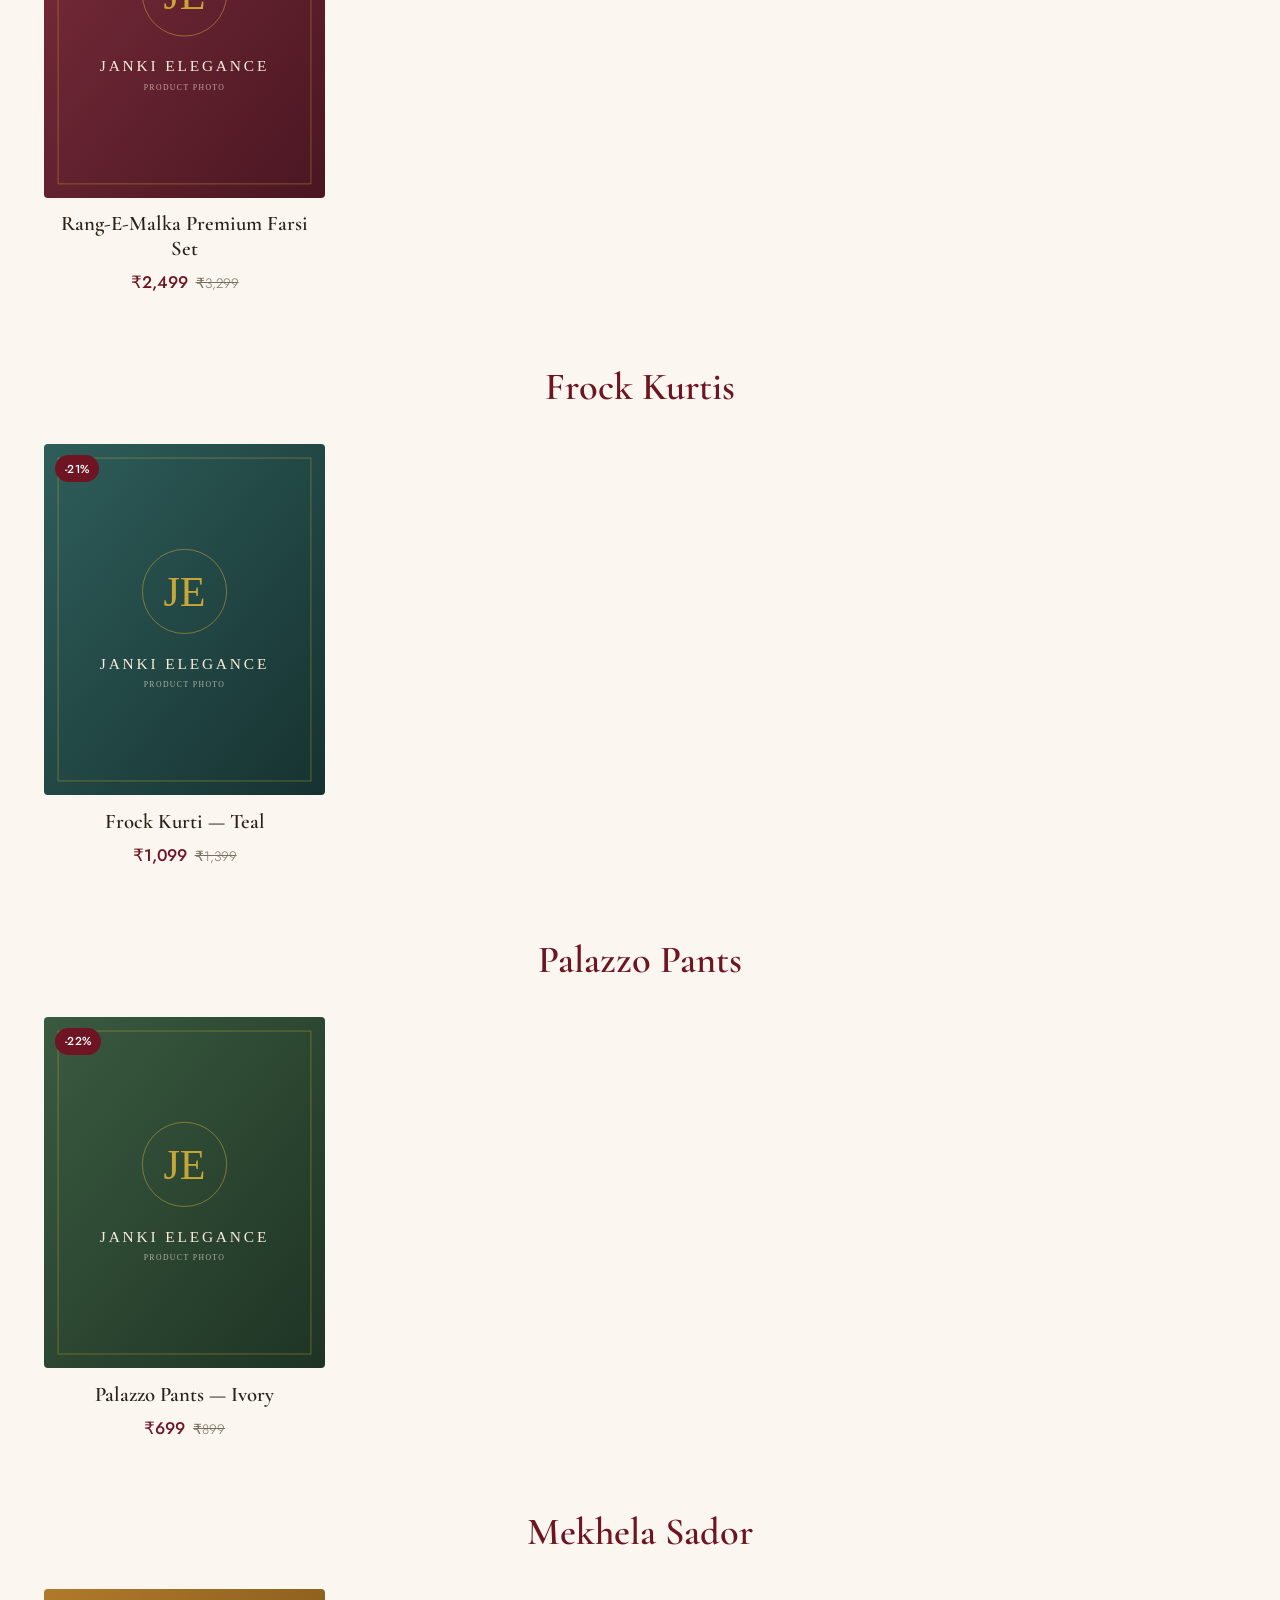
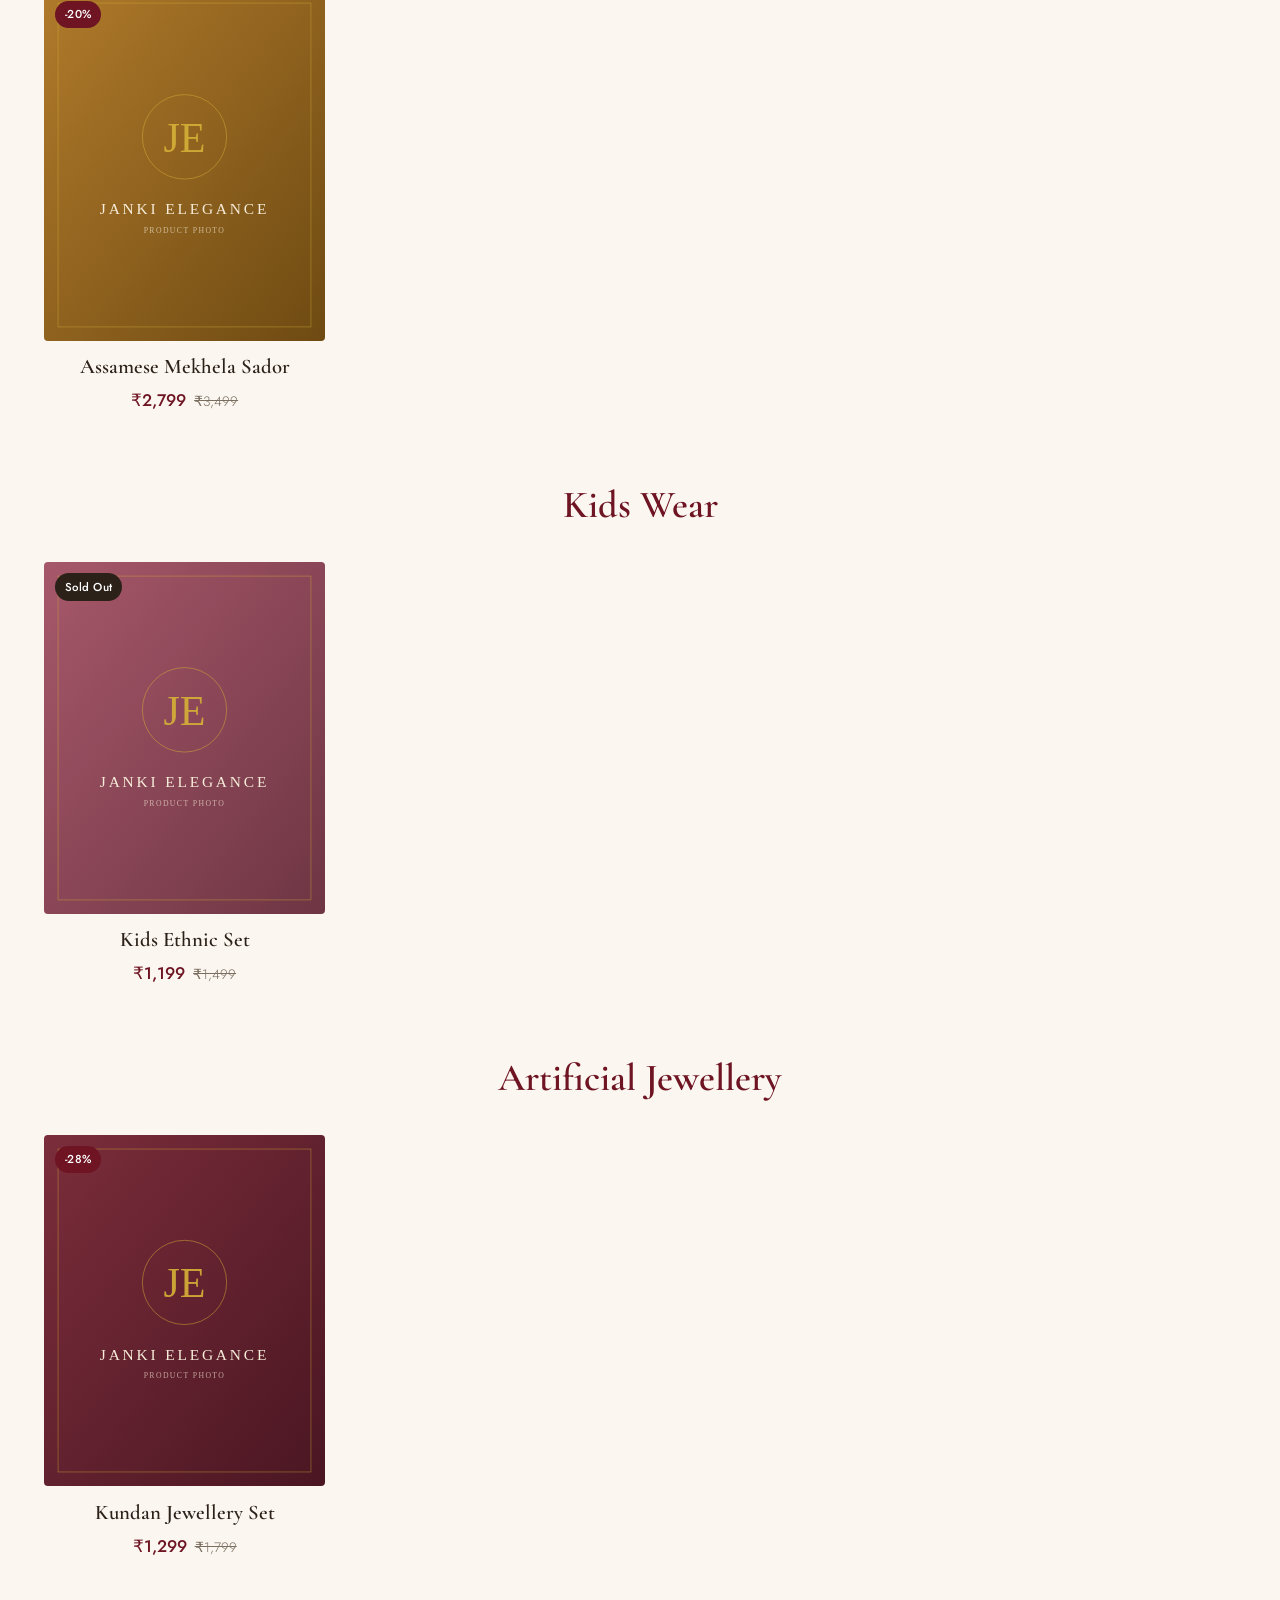
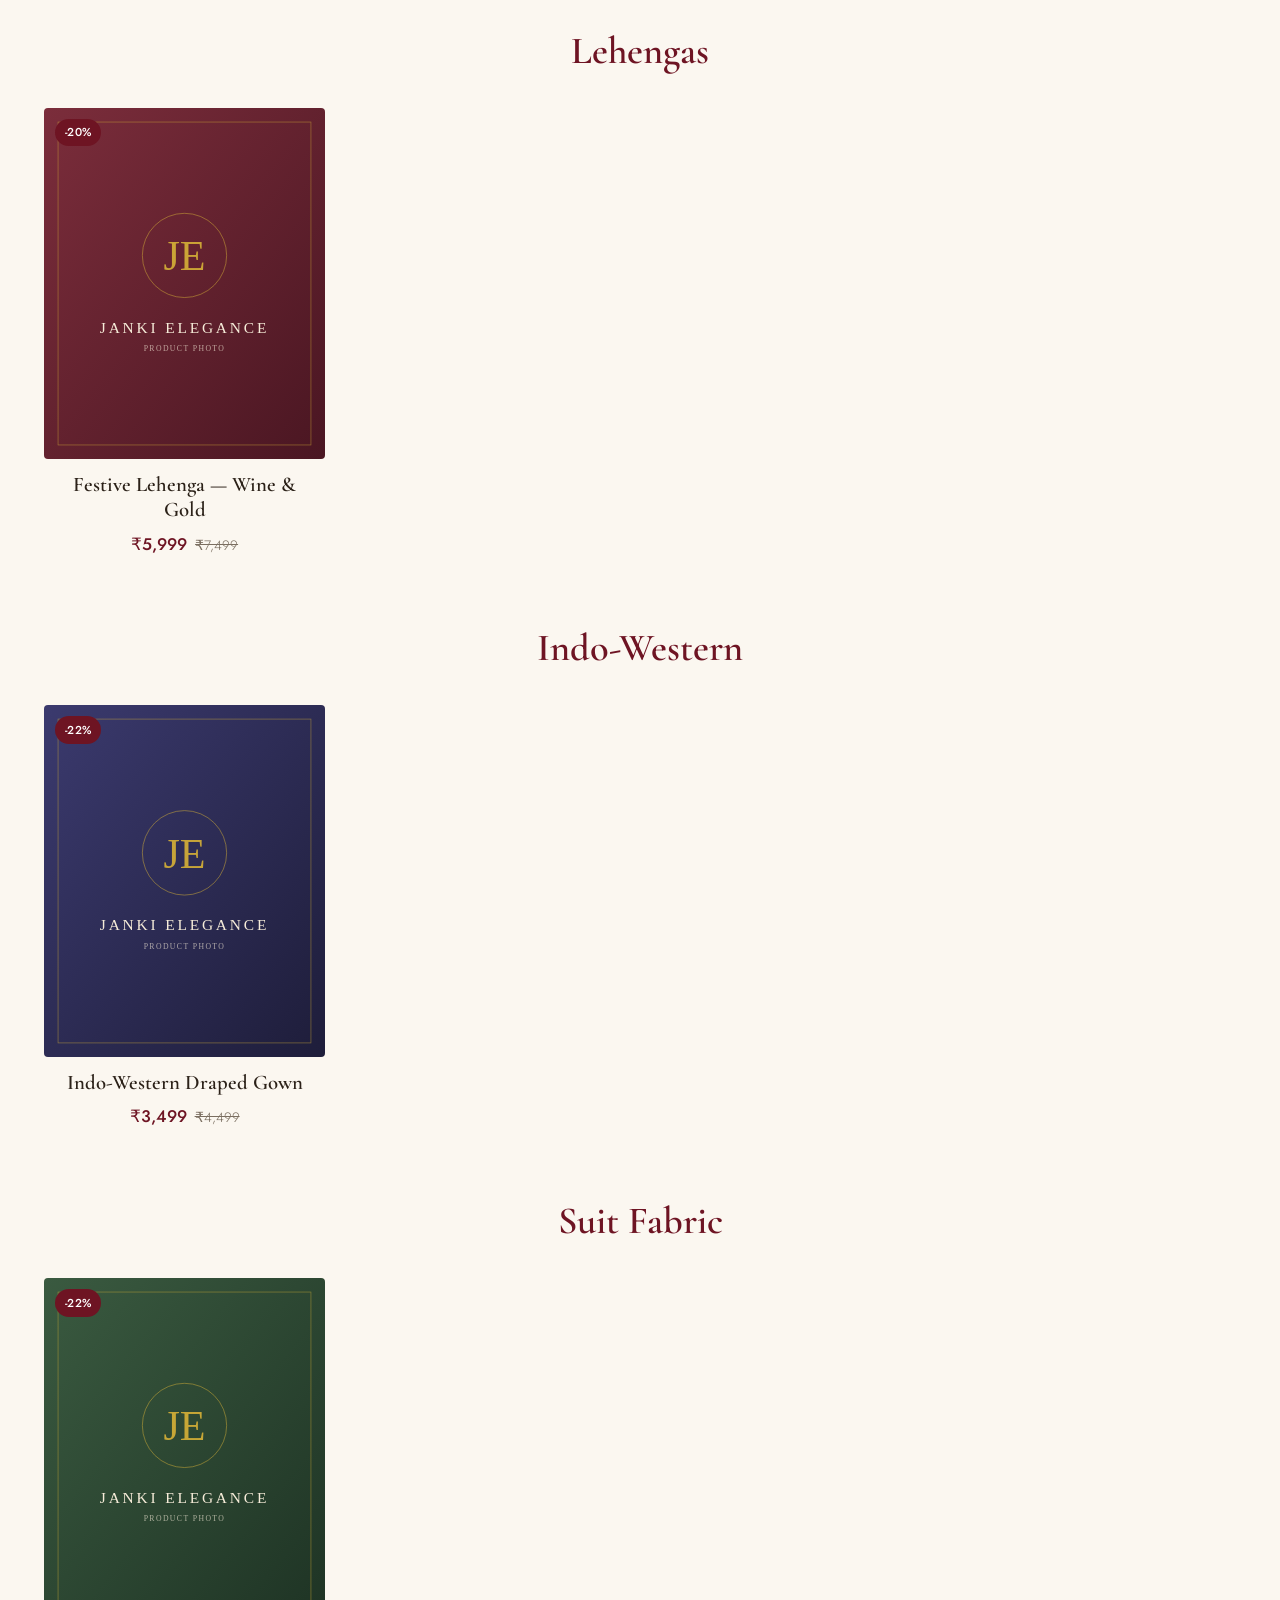
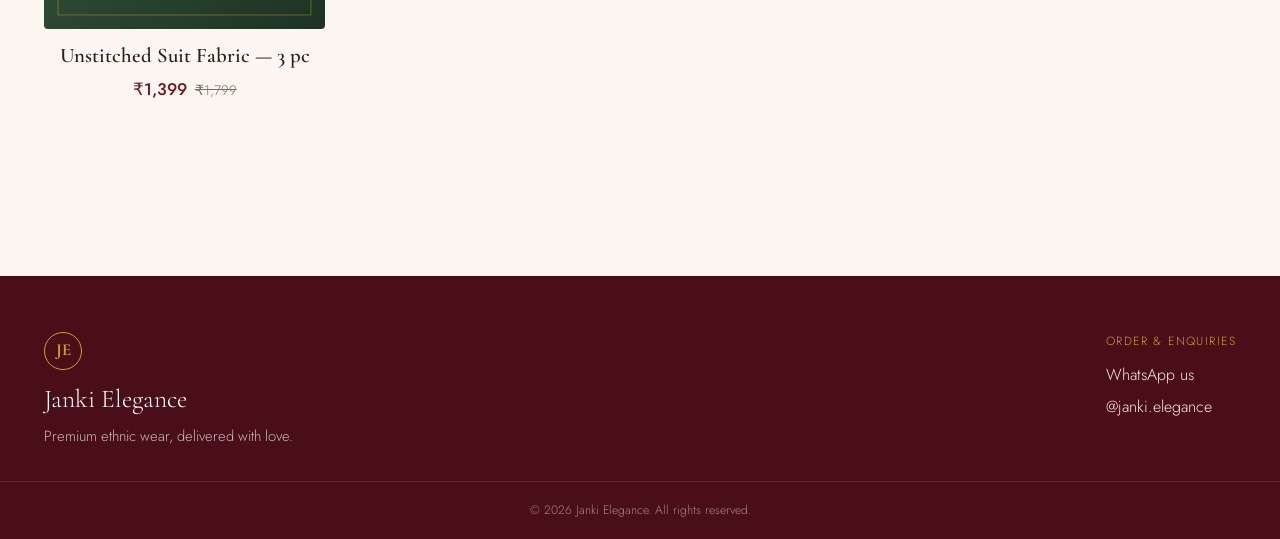
==== commit 51deb760: "enhanced the main page, image slider, product listing page and product details page" ====
--- a/index.html
+++ b/index.html
@@ -97,7 +97,7 @@
     </section>
 
     <section class="catalog-section" id="catalog">
-      <div class="section-head">
+      <div class="section-head" id="catalogHead">
         <p class="section-eyebrow">Our Collection</p>
         <h2 class="section-title">Shop by Category</h2>
       </div>
@@ -106,10 +106,21 @@
         <!-- category chips injected by JS -->
       </div>
 
-      <div class="product-grid" id="productGrid" aria-live="polite">
-        <!-- products injected by JS -->
+      <!-- Home: a preview row per category with a Shop More button -->
+      <div id="homeView" aria-live="polite">
+        <!-- category sections injected by JS -->
       </div>
-      <p class="empty-state" id="emptyState" hidden>No items in this category yet — check back soon.</p>
+
+      <!-- Collection: full listing of one category / search results -->
+      <div id="collectionView" hidden aria-live="polite">
+        <div class="collection-head">
+          <button class="link-back" id="backToHome" type="button">&#8249; Back to all</button>
+          <h2 class="collection-title" id="collectionTitle"></h2>
+          <p class="collection-count" id="collectionCount"></p>
+        </div>
+        <div class="product-grid" id="collectionGrid"></div>
+        <p class="empty-state" id="emptyState" hidden></p>
+      </div>
     </section>
   </main>
 
--- a/css/styles.css
+++ b/css/styles.css
@@ -249,7 +249,11 @@
   grid-template-columns: repeat(4, 1fr);
   gap: 1.8rem 1.4rem;
 }
-.product-card { display: flex; flex-direction: column; opacity: 0; transform: translateY(14px); }
+.product-card {
+  display: flex; flex-direction: column;
+  color: inherit; text-decoration: none;
+  opacity: 0; transform: translateY(14px);
+}
 .product-card.in { animation: rise 0.5s ease forwards; }
 @keyframes rise { to { opacity: 1; transform: none; } }
 
@@ -270,25 +274,45 @@
 .badge {
   position: absolute;
   top: 0.7rem; left: 0.7rem;
-  background: var(--gold);
+  background: var(--wine);
   color: #fff;
-  font-size: 0.66rem;
-  letter-spacing: 0.08em;
-  text-transform: uppercase;
-  padding: 0.25rem 0.55rem;
-  border-radius: 2px;
+  font-size: 0.72rem;
+  font-weight: 500;
+  letter-spacing: 0.04em;
+  padding: 0.28rem 0.6rem;
+  border-radius: 999px;
 }
 .badge.soldout { background: var(--espresso); }
 
-.product-info { padding: 0.9rem 0.2rem 0; display: flex; flex-direction: column; flex: 1; }
-.product-cat { font-size: 0.68rem; letter-spacing: 0.12em; text-transform: uppercase; color: var(--muted); margin: 0 0 0.2rem; }
-.product-name { font-family: "Cormorant Garamond", serif; font-size: 1.35rem; font-weight: 600; line-height: 1.2; margin: 0 0 0.5rem; color: var(--espresso); }
-.product-price { display: flex; align-items: baseline; gap: 0.5rem; margin-bottom: 0.9rem; }
+.product-info { padding: 0.9rem 0.4rem 0; display: flex; flex-direction: column; align-items: center; text-align: center; flex: 1; }
+.product-name { font-family: "Cormorant Garamond", serif; font-size: 1.3rem; font-weight: 600; line-height: 1.2; margin: 0 0 0.45rem; color: var(--espresso); }
+.product-card:hover .product-name { color: var(--wine); }
+.product-price { display: flex; align-items: baseline; gap: 0.5rem; }
 .price-now { font-size: 1.05rem; font-weight: 500; color: var(--wine); }
 .price-was { font-size: 0.85rem; color: var(--muted); text-decoration: line-through; }
-.product-info .btn-wine { margin-top: auto; }
 
 .empty-state { text-align: center; color: var(--muted); padding: 3rem 0; }
+
+/* Category sections (home) */
+.cat-section { margin-bottom: 3.8rem; }
+.cat-section-head { text-align: center; margin-bottom: 1.6rem; }
+.cat-title { font-family: "Cormorant Garamond", serif; font-size: clamp(1.7rem, 3.2vw, 2.4rem); font-weight: 600; color: var(--wine); margin: 0; }
+.shop-more-wrap { text-align: center; margin-top: 2rem; }
+.btn-shopmore { background: var(--wine); color: var(--ivory); border: none; }
+.btn-shopmore:hover { background: var(--wine-deep); }
+
+/* Collection view head */
+.collection-head { text-align: center; margin-bottom: 2.4rem; }
+.link-back {
+  background: none; border: none; cursor: pointer;
+  color: var(--wine); font-family: "Jost", sans-serif;
+  font-size: 0.82rem; letter-spacing: 0.06em;
+  display: inline-block; margin-bottom: 0.8rem;
+  padding: 0.3rem 0.2rem;
+}
+.link-back:hover { text-decoration: underline; }
+.collection-title { font-size: clamp(2rem, 4vw, 2.8rem); color: var(--wine); }
+.collection-count { color: var(--muted); font-size: 0.9rem; margin: 0.3rem 0 0; }
 
 /* Footer */
 .site-footer { background: var(--wine-deep); color: var(--ivory-2); margin-top: 2rem; }
@@ -337,3 +361,85 @@
   .product-grid { grid-template-columns: 1fr 1fr; }
   .product-name { font-size: 1.15rem; }
 }
+
+/* ============================================================
+   Product detail page
+   ============================================================ */
+.product-page { max-width: var(--maxw); margin: 0 auto; padding: 1.5rem 1.5rem 4rem; }
+.pd-loading { padding: 4rem 0; text-align: center; color: var(--muted); }
+
+.breadcrumb { font-size: 0.82rem; color: var(--muted); margin: 0.5rem 0 2rem; display: flex; flex-wrap: wrap; gap: 0.5rem; align-items: center; }
+.breadcrumb a { color: var(--muted); }
+.breadcrumb a:hover { color: var(--wine); }
+.breadcrumb .current { color: var(--espresso); }
+
+.pd-layout { display: grid; grid-template-columns: 1fr 1fr; gap: 3rem; align-items: start; }
+
+/* Gallery */
+.pd-main { position: relative; aspect-ratio: 4 / 5; border-radius: var(--radius); overflow: hidden; background: var(--ivory-2); }
+.pd-main img { width: 100%; height: 100%; object-fit: cover; display: block; }
+.pd-thumbs { display: flex; gap: 0.7rem; margin-top: 0.8rem; flex-wrap: wrap; }
+.pd-thumb { width: 72px; aspect-ratio: 4 / 5; padding: 0; border: 1px solid var(--line); border-radius: var(--radius); overflow: hidden; cursor: pointer; background: none; }
+.pd-thumb img { width: 100%; height: 100%; object-fit: cover; display: block; }
+.pd-thumb.active { border-color: var(--wine); }
+
+/* Info */
+.pd-info { padding-top: 0.5rem; }
+.pd-name { font-family: "Cormorant Garamond", serif; font-size: clamp(1.9rem, 3.5vw, 2.7rem); color: var(--espresso); line-height: 1.1; margin: 0 0 0.8rem; }
+.pd-rating { display: flex; align-items: center; gap: 0.6rem; margin-bottom: 1rem; }
+.stars { letter-spacing: 2px; }
+.star { color: var(--line); font-size: 1.05rem; }
+.star.on { color: var(--gold); }
+.pd-reviews { font-size: 0.86rem; color: var(--muted); }
+.pd-price { display: flex; align-items: baseline; gap: 0.8rem; margin-bottom: 1.8rem; }
+.pd-price .price-now { font-size: 1.6rem; }
+.pd-price .price-was { font-size: 1rem; }
+.price-off { font-size: 0.82rem; color: #fff; background: var(--gold); padding: 0.15rem 0.5rem; border-radius: 999px; }
+
+.pd-sizes { margin-bottom: 1.8rem; }
+.pd-sizes-head { display: flex; align-items: center; justify-content: space-between; margin-bottom: 0.7rem; }
+.pd-label { text-transform: uppercase; letter-spacing: 0.1em; font-size: 0.78rem; color: var(--espresso); }
+.size-chart-link { background: none; border: none; cursor: pointer; color: var(--wine); font-family: "Jost", sans-serif; font-size: 0.82rem; }
+.size-chart-link:hover { text-decoration: underline; }
+.size-options { display: flex; flex-wrap: wrap; gap: 0.5rem; }
+.size-chip {
+  min-width: 46px; padding: 0.55rem 0.8rem;
+  border: 1px solid var(--line); background: transparent;
+  font-family: "Jost", sans-serif; font-size: 0.85rem; color: var(--espresso);
+  border-radius: var(--radius); cursor: pointer; transition: all 0.15s;
+}
+.size-chip:hover { border-color: var(--gold); }
+.size-chip.selected { background: var(--wine); color: var(--ivory); border-color: var(--wine); }
+
+.pd-actions { display: flex; flex-direction: column; gap: 0.8rem; margin-bottom: 2.2rem; }
+.btn-ig { background: transparent; color: var(--wine); border: 1px solid var(--wine); width: 100%; text-align: center; }
+.btn-ig:hover { background: var(--wine); color: var(--ivory); }
+.pd-wa { width: 100%; text-align: center; }
+
+.pd-desc { border-top: 1px solid var(--line); padding-top: 1.6rem; }
+.pd-desc h2 { font-family: "Cormorant Garamond", serif; font-size: 1.5rem; color: var(--wine); margin: 0 0 0.6rem; }
+.pd-desc p { margin: 0; color: var(--espresso); }
+
+.pd-notfound { text-align: center; padding: 4rem 0; }
+.pd-notfound h1 { font-family: "Cormorant Garamond", serif; color: var(--wine); }
+.pd-notfound .btn { margin-top: 1rem; }
+
+/* Size chart modal */
+.modal { position: fixed; inset: 0; z-index: 100; display: grid; place-items: center; padding: 1.5rem; }
+.modal[hidden] { display: none; }
+.modal-backdrop { position: absolute; inset: 0; background: rgba(43, 33, 24, 0.55); }
+.modal-box { position: relative; z-index: 1; background: var(--ivory); border-radius: 8px; max-width: 560px; width: 100%; max-height: 85vh; overflow: auto; padding: 2rem 1.8rem; box-shadow: var(--shadow); }
+.modal-close { position: absolute; top: 0.7rem; right: 1rem; background: none; border: none; font-size: 1.8rem; line-height: 1; cursor: pointer; color: var(--muted); }
+.modal-close:hover { color: var(--wine); }
+.modal-title { font-family: "Cormorant Garamond", serif; font-size: 1.7rem; color: var(--wine); margin: 0 0 1rem; text-align: center; }
+.table-scroll { overflow-x: auto; }
+.size-chart { width: 100%; border-collapse: collapse; font-size: 0.9rem; }
+.size-chart th, .size-chart td { border: 1px solid var(--line); padding: 0.5rem 0.6rem; text-align: center; }
+.size-chart thead th { background: var(--wine); color: var(--ivory); font-weight: 500; }
+.size-chart tbody tr:nth-child(even) { background: var(--ivory-2); }
+.size-chart-note { font-size: 0.8rem; color: var(--muted); margin: 0.9rem 0 0; text-align: center; }
+
+@media (max-width: 780px) {
+  .pd-layout { grid-template-columns: 1fr; gap: 1.6rem; }
+  .pd-main { max-width: 460px; margin: 0 auto; width: 100%; }
+}
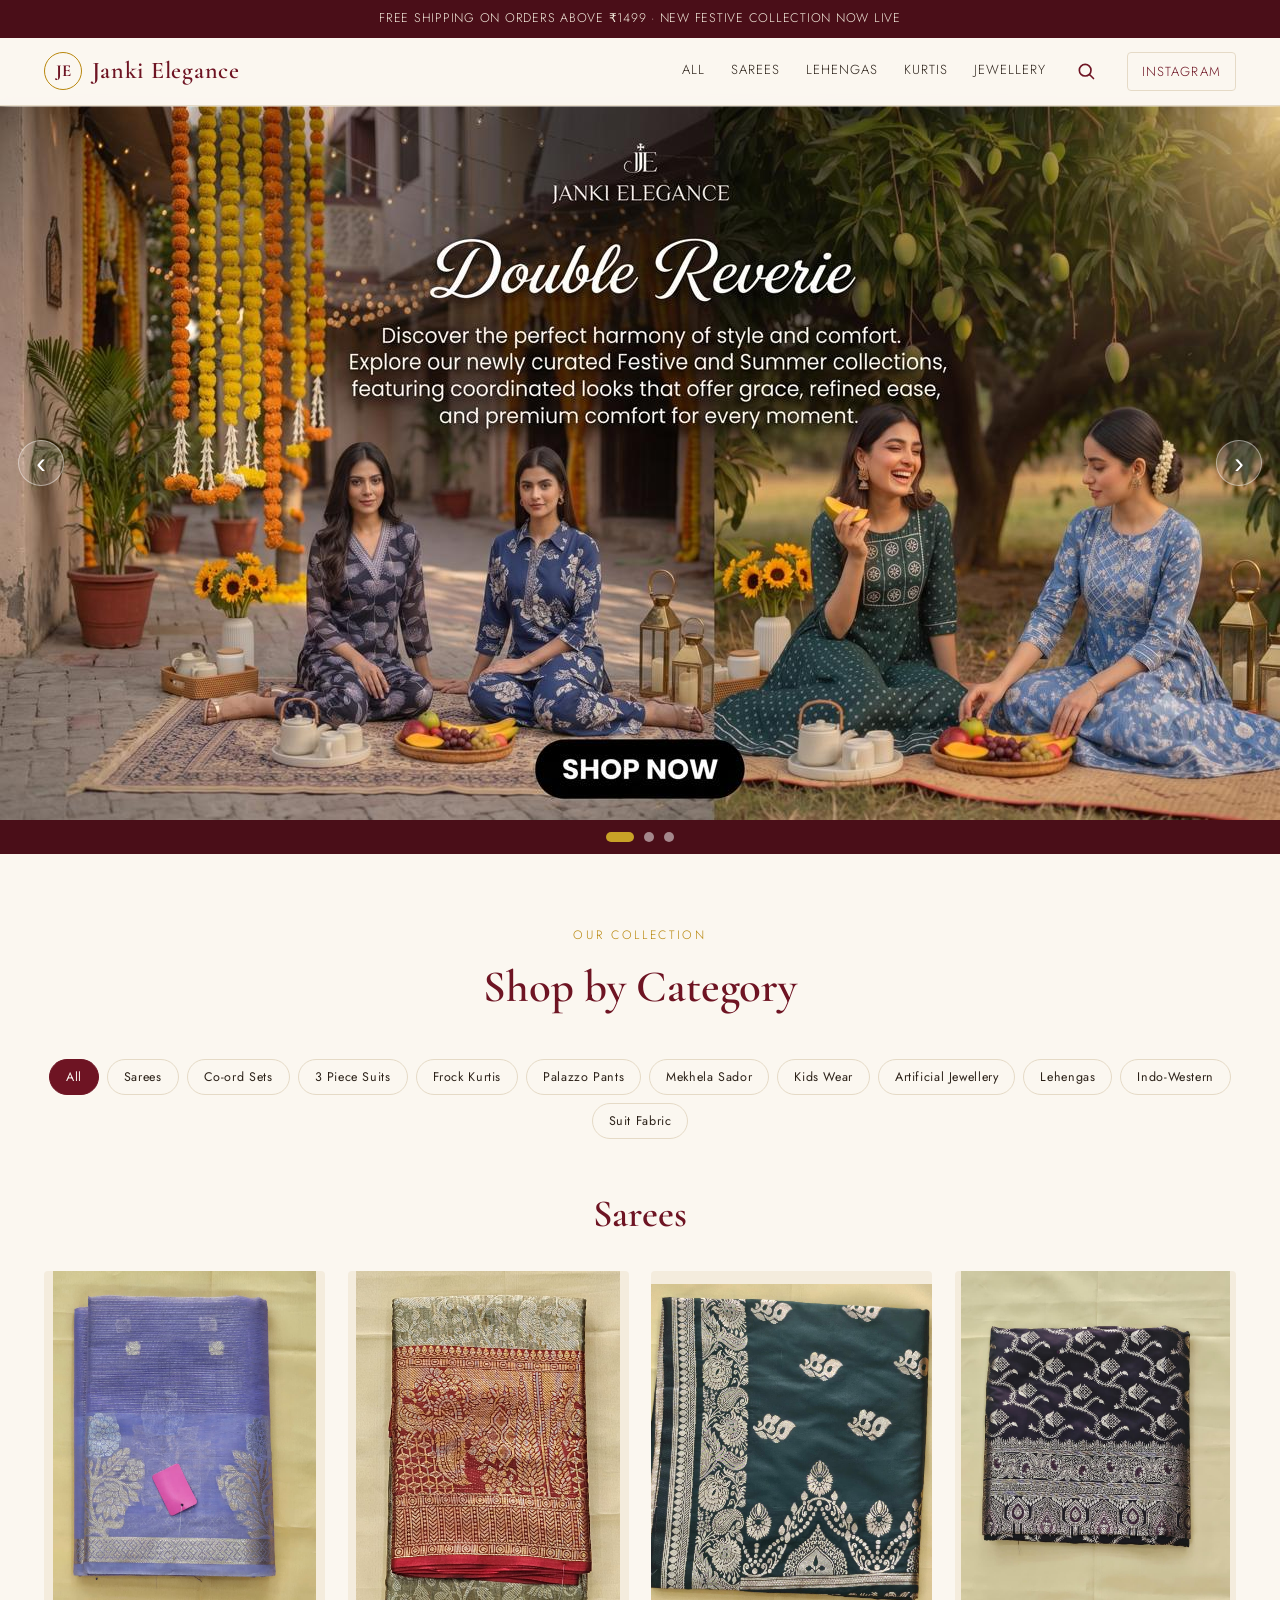
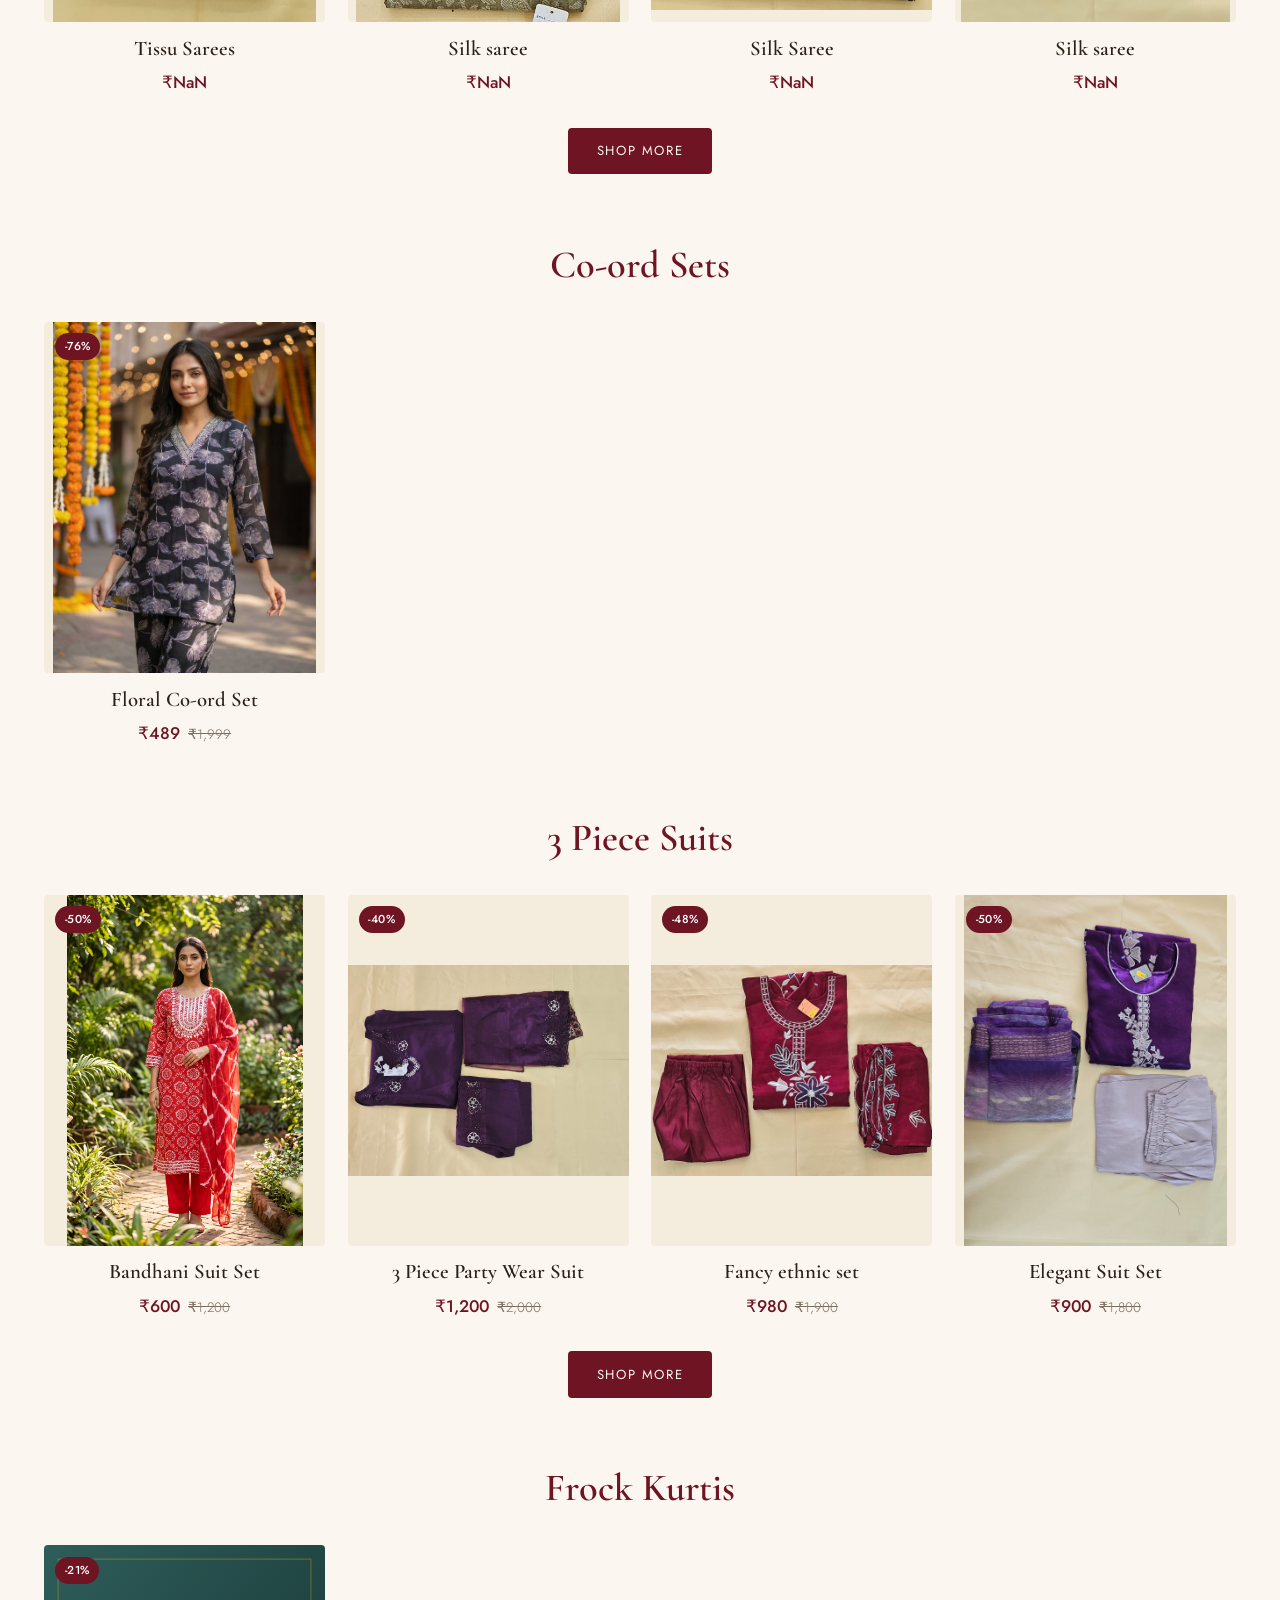
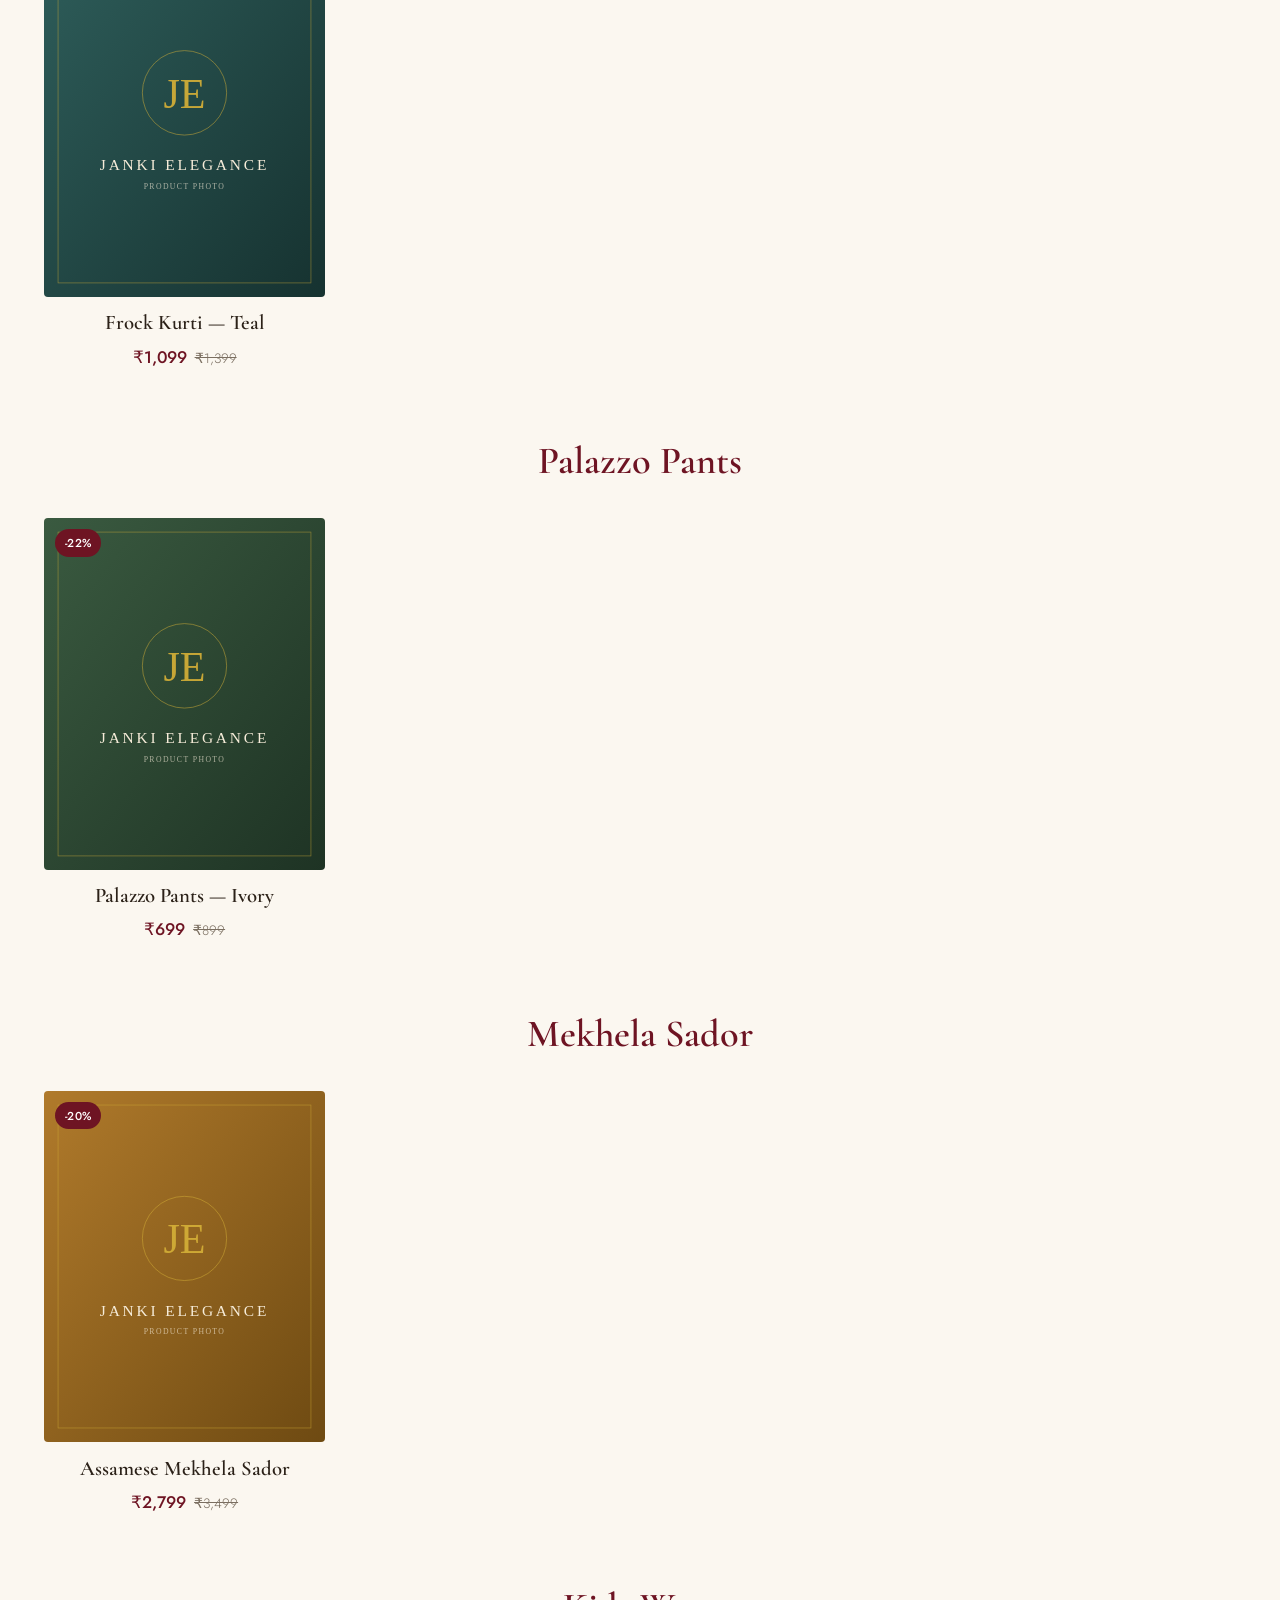
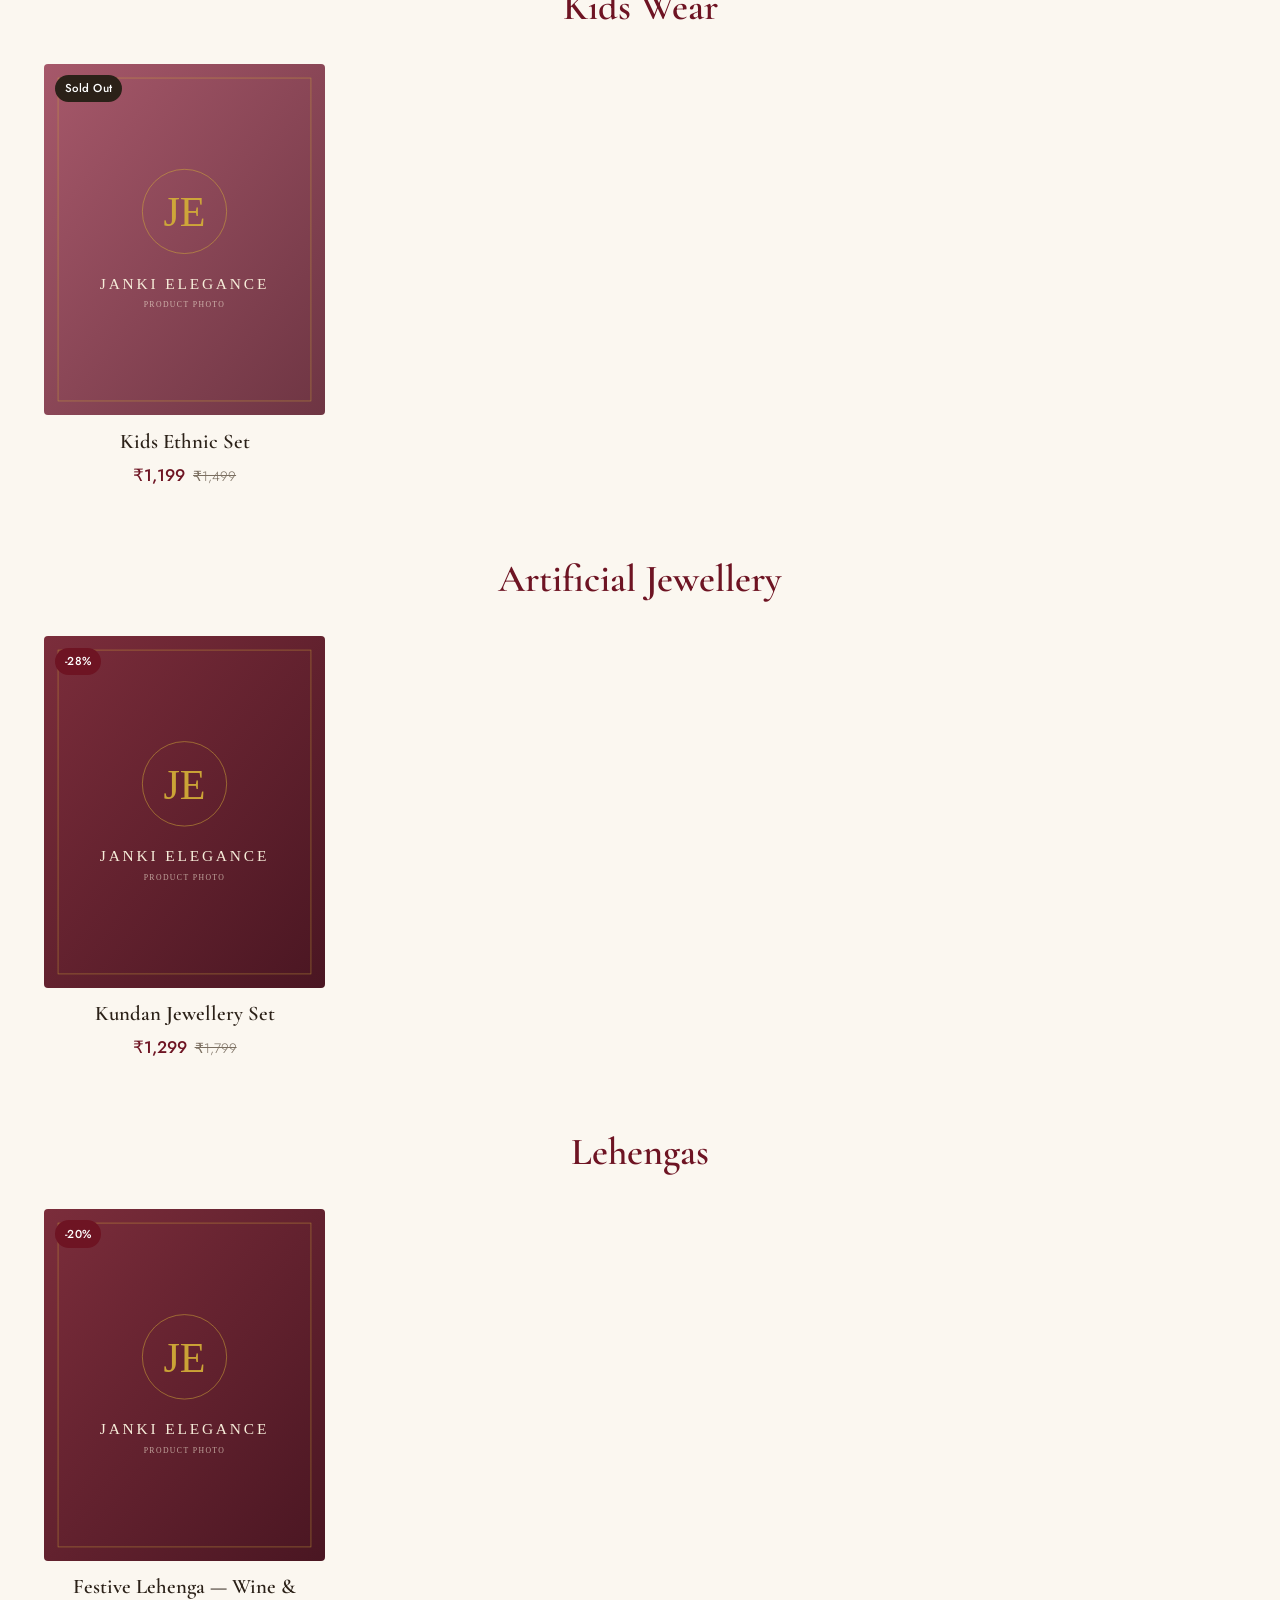
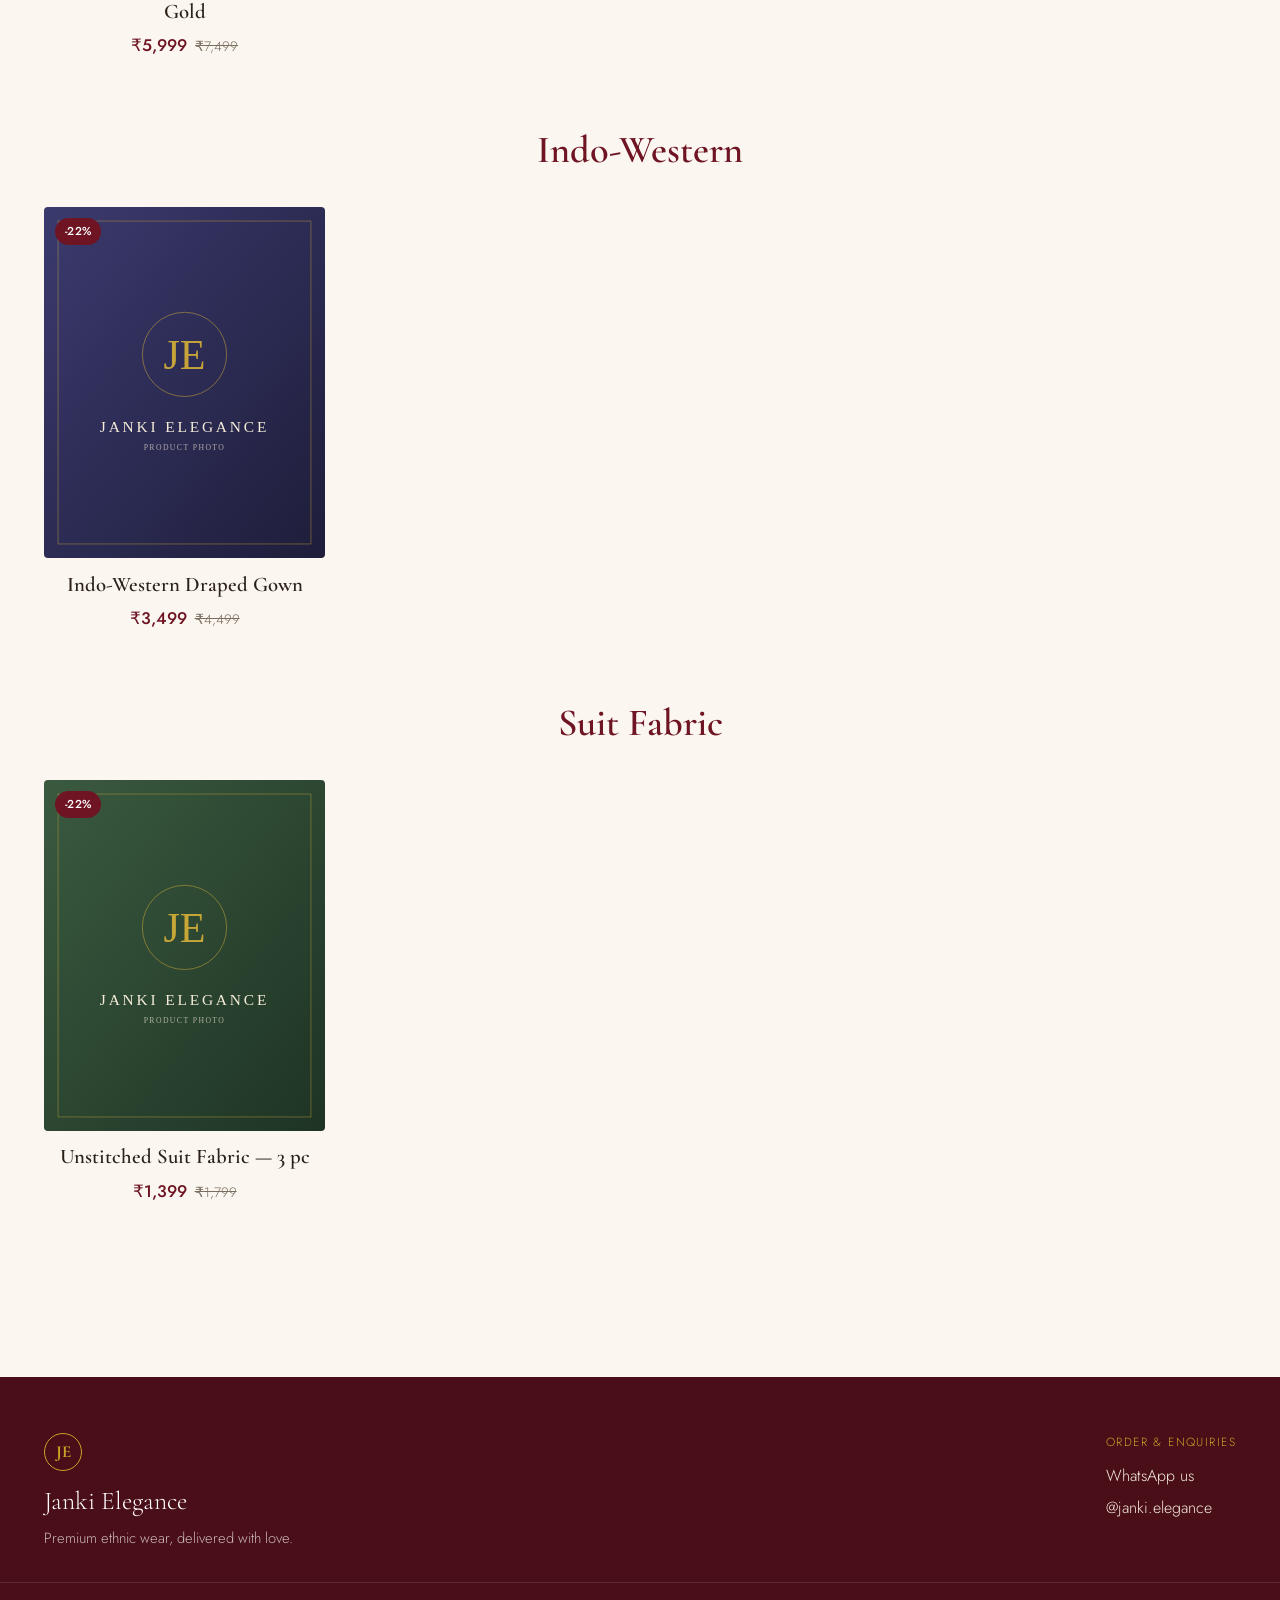
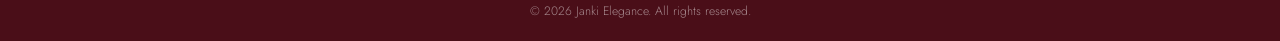
==== commit d4c944b0: "Show full product photos, add product video support, add poster banners" ====
--- a/index.html
+++ b/index.html
@@ -50,46 +50,16 @@
 
     <section class="hero" aria-label="Featured collections" aria-roledescription="carousel">
       <div class="hero-slider" id="heroSlider">
-        <article class="slide is-active" style="background-image:url('/images/slide-1.svg')">
-          <div class="slide-content">
-            <p class="hero-eyebrow">New Collection</p>
-            <h2 class="hero-title">Timeless elegance,<br /><em>redefined</em></h2>
-            <p class="hero-sub">Ethnic wear for every celebration.</p>
-            <a class="btn btn-light" href="#catalog">Shop Now</a>
-          </div>
-        </article>
-        <article class="slide" style="background-image:url('/images/slide-2.svg')">
-          <div class="slide-content">
-            <p class="hero-eyebrow">Festive Edit</p>
-            <h2 class="hero-title">Celebrate<br /><em>in colour</em></h2>
-            <p class="hero-sub">Lehengas &amp; suits for the season.</p>
-            <a class="btn btn-light" href="#catalog">Explore</a>
-          </div>
-        </article>
-        <article class="slide" style="background-image:url('/images/slide-3.svg')">
-          <div class="slide-content">
-            <p class="hero-eyebrow">Everyday Grace</p>
-            <h2 class="hero-title">Effortless<br /><em>daily wear</em></h2>
-            <p class="hero-sub">Cotton kurtis &amp; co-ord sets.</p>
-            <a class="btn btn-light" href="#catalog">Shop Now</a>
-          </div>
-        </article>
-        <article class="slide" style="background-image:url('/images/slide-4.svg')">
-          <div class="slide-content">
-            <p class="hero-eyebrow">Handloom Heritage</p>
-            <h2 class="hero-title">Woven with<br /><em>tradition</em></h2>
-            <p class="hero-sub">Sarees &amp; Mekhela Sador.</p>
-            <a class="btn btn-light" href="#catalog">Discover</a>
-          </div>
-        </article>
-        <article class="slide" style="background-image:url('/images/slide-5.svg')">
-          <div class="slide-content">
-            <p class="hero-eyebrow">New Arrivals</p>
-            <h2 class="hero-title">Fresh drops,<br /><em>every season</em></h2>
-            <p class="hero-sub">Be the first to style them.</p>
-            <a class="btn btn-light" href="#catalog">Shop Now</a>
-          </div>
-        </article>
+        <!-- Poster banners: text & "Shop Now" are part of the image, so the whole slide is a link. -->
+        <a class="slide is-active" href="#catalog" aria-label="Double Reverie — shop the Festive and Summer collections">
+          <img src="/images/banners/double-reverie.jpg" alt="Double Reverie — newly curated Festive and Summer collections by Janki Elegance" width="1280" height="714" />
+        </a>
+        <a class="slide" href="#catalog" aria-label="Festive Reverie — shop refined comforts">
+          <img src="/images/banners/festive-reverie.jpg" alt="Festive Reverie, Refined Comforts — curated looks for every occasion" width="1280" height="714" />
+        </a>
+        <a class="slide" href="#catalog" aria-label="Summer Reverie — shop elegant comforts">
+          <img src="/images/banners/summer-reverie.jpg" alt="Summer Reverie, Elegant Comforts — premium comfort in curated new arrivals" width="1280" height="714" />
+        </a>
       </div>
       <button class="slider-arrow prev" id="slidePrev" aria-label="Previous slide">&#8249;</button>
       <button class="slider-arrow next" id="slideNext" aria-label="Next slide">&#8250;</button>
--- a/css/styles.css
+++ b/css/styles.css
@@ -141,7 +141,8 @@
 
 /* Hero slider */
 .hero { position: relative; overflow: hidden; background: var(--wine-deep); }
-.hero-slider { position: relative; width: 100%; aspect-ratio: 16 / 9; max-height: 78vh; }
+/* Matches the 1280x714 poster banners so they are never cropped. */
+.hero-slider { position: relative; width: 100%; aspect-ratio: 1280 / 714; }
 .slide {
   position: absolute; inset: 0;
   background-size: cover; background-position: center;
@@ -150,10 +151,7 @@
   transition: opacity 0.9s ease;
 }
 .slide.is-active { opacity: 1; visibility: visible; }
-.slide::after {
-  content: ""; position: absolute; inset: 0;
-  background: linear-gradient(90deg, rgba(58,12,24,0.72) 0%, rgba(58,12,24,0.35) 55%, rgba(58,12,24,0.08) 100%);
-}
+.slide img { width: 100%; height: 100%; object-fit: cover; display: block; }
 .slide-content {
   position: relative; z-index: 2;
   width: 100%; max-width: var(--maxw);
@@ -169,7 +167,7 @@
 
 /* Slider controls */
 .slider-arrow {
-  position: absolute; top: 50%; transform: translateY(-50%);
+  position: absolute; top: calc(50% - 17px); transform: translateY(-50%);
   z-index: 3;
   width: 46px; height: 46px;
   display: grid; place-items: center;
@@ -182,9 +180,10 @@
 .slider-arrow:hover { background: rgba(255,255,255,0.3); }
 .slider-arrow.prev { left: 18px; }
 .slider-arrow.next { right: 18px; }
+/* Dots sit in a strip below the banner so they never cover the poster's own "Shop Now". */
 .slider-dots {
-  position: absolute; bottom: 20px; left: 50%; transform: translateX(-50%);
-  z-index: 3; display: flex; gap: 10px;
+  display: flex; justify-content: center; gap: 10px;
+  padding: 12px 0;
 }
 .slider-dots button {
   width: 10px; height: 10px; padding: 0;
@@ -266,7 +265,7 @@
 }
 .product-media img {
   width: 100%; height: 100%;
-  object-fit: cover;
+  object-fit: contain;
   display: block;
   transition: transform 0.6s ease;
 }
@@ -353,7 +352,6 @@
   .main-nav.open { display: flex; }
   .main-nav a { padding: 0.7rem 0; border-bottom: 1px solid var(--line); }
   .ig-link { display: none; }
-  .hero-slider { aspect-ratio: 4 / 3; max-height: none; }
   .slider-arrow { display: none; }
   .hero-title { font-size: clamp(2rem, 8vw, 2.9rem); }
 }
@@ -377,10 +375,17 @@
 
 /* Gallery */
 .pd-main { position: relative; aspect-ratio: 4 / 5; border-radius: var(--radius); overflow: hidden; background: var(--ivory-2); }
-.pd-main img { width: 100%; height: 100%; object-fit: cover; display: block; }
+.pd-main img, .pd-main video { width: 100%; height: 100%; object-fit: contain; display: block; }
 .pd-thumbs { display: flex; gap: 0.7rem; margin-top: 0.8rem; flex-wrap: wrap; }
-.pd-thumb { width: 72px; aspect-ratio: 4 / 5; padding: 0; border: 1px solid var(--line); border-radius: var(--radius); overflow: hidden; cursor: pointer; background: none; }
-.pd-thumb img { width: 100%; height: 100%; object-fit: cover; display: block; }
+.pd-thumb { position: relative; width: 72px; aspect-ratio: 4 / 5; padding: 0; border: 1px solid var(--line); border-radius: var(--radius); overflow: hidden; cursor: pointer; background: var(--ivory-2); }
+.pd-thumb img, .pd-thumb video { width: 100%; height: 100%; object-fit: contain; display: block; }
+.pd-play {
+  position: absolute; top: 50%; left: 50%; transform: translate(-50%, -50%);
+  width: 28px; height: 28px; border-radius: 50%;
+  background: rgba(0, 0, 0, 0.55); color: #fff;
+  font-size: 0.7rem; line-height: 28px; text-align: center; padding-left: 2px;
+  pointer-events: none;
+}
 .pd-thumb.active { border-color: var(--wine); }
 
 /* Info */
@@ -415,6 +420,27 @@
 .btn-ig { background: transparent; color: var(--wine); border: 1px solid var(--wine); width: 100%; text-align: center; }
 .btn-ig:hover { background: var(--wine); color: var(--ivory); }
 .pd-wa { width: 100%; text-align: center; }
+.btn-share {
+  display: inline-flex; align-items: center; justify-content: center; gap: 0.5rem;
+  width: 100%; background: transparent; border: 1px solid var(--line); color: var(--espresso);
+  font-family: "Jost", sans-serif; font-size: 0.82rem; letter-spacing: 0.1em; text-transform: uppercase;
+  padding: 0.75rem 1.8rem; border-radius: var(--radius); cursor: pointer;
+  transition: border-color 0.2s, color 0.2s;
+}
+.btn-share:hover { border-color: var(--gold); color: var(--wine); }
+
+/* Toast (copy-link confirmation) */
+.toast {
+  position: fixed; left: 50%; bottom: 28px;
+  transform: translateX(-50%) translateY(20px);
+  background: var(--espresso); color: var(--ivory);
+  padding: 0.8rem 1.3rem; border-radius: 999px;
+  font-size: 0.9rem; box-shadow: var(--shadow);
+  opacity: 0; pointer-events: none; z-index: 200;
+  max-width: 90vw; text-align: center;
+  transition: opacity 0.25s, transform 0.25s;
+}
+.toast.show { opacity: 1; transform: translateX(-50%) translateY(0); }
 
 .pd-desc { border-top: 1px solid var(--line); padding-top: 1.6rem; }
 .pd-desc h2 { font-family: "Cormorant Garamond", serif; font-size: 1.5rem; color: var(--wine); margin: 0 0 0.6rem; }
